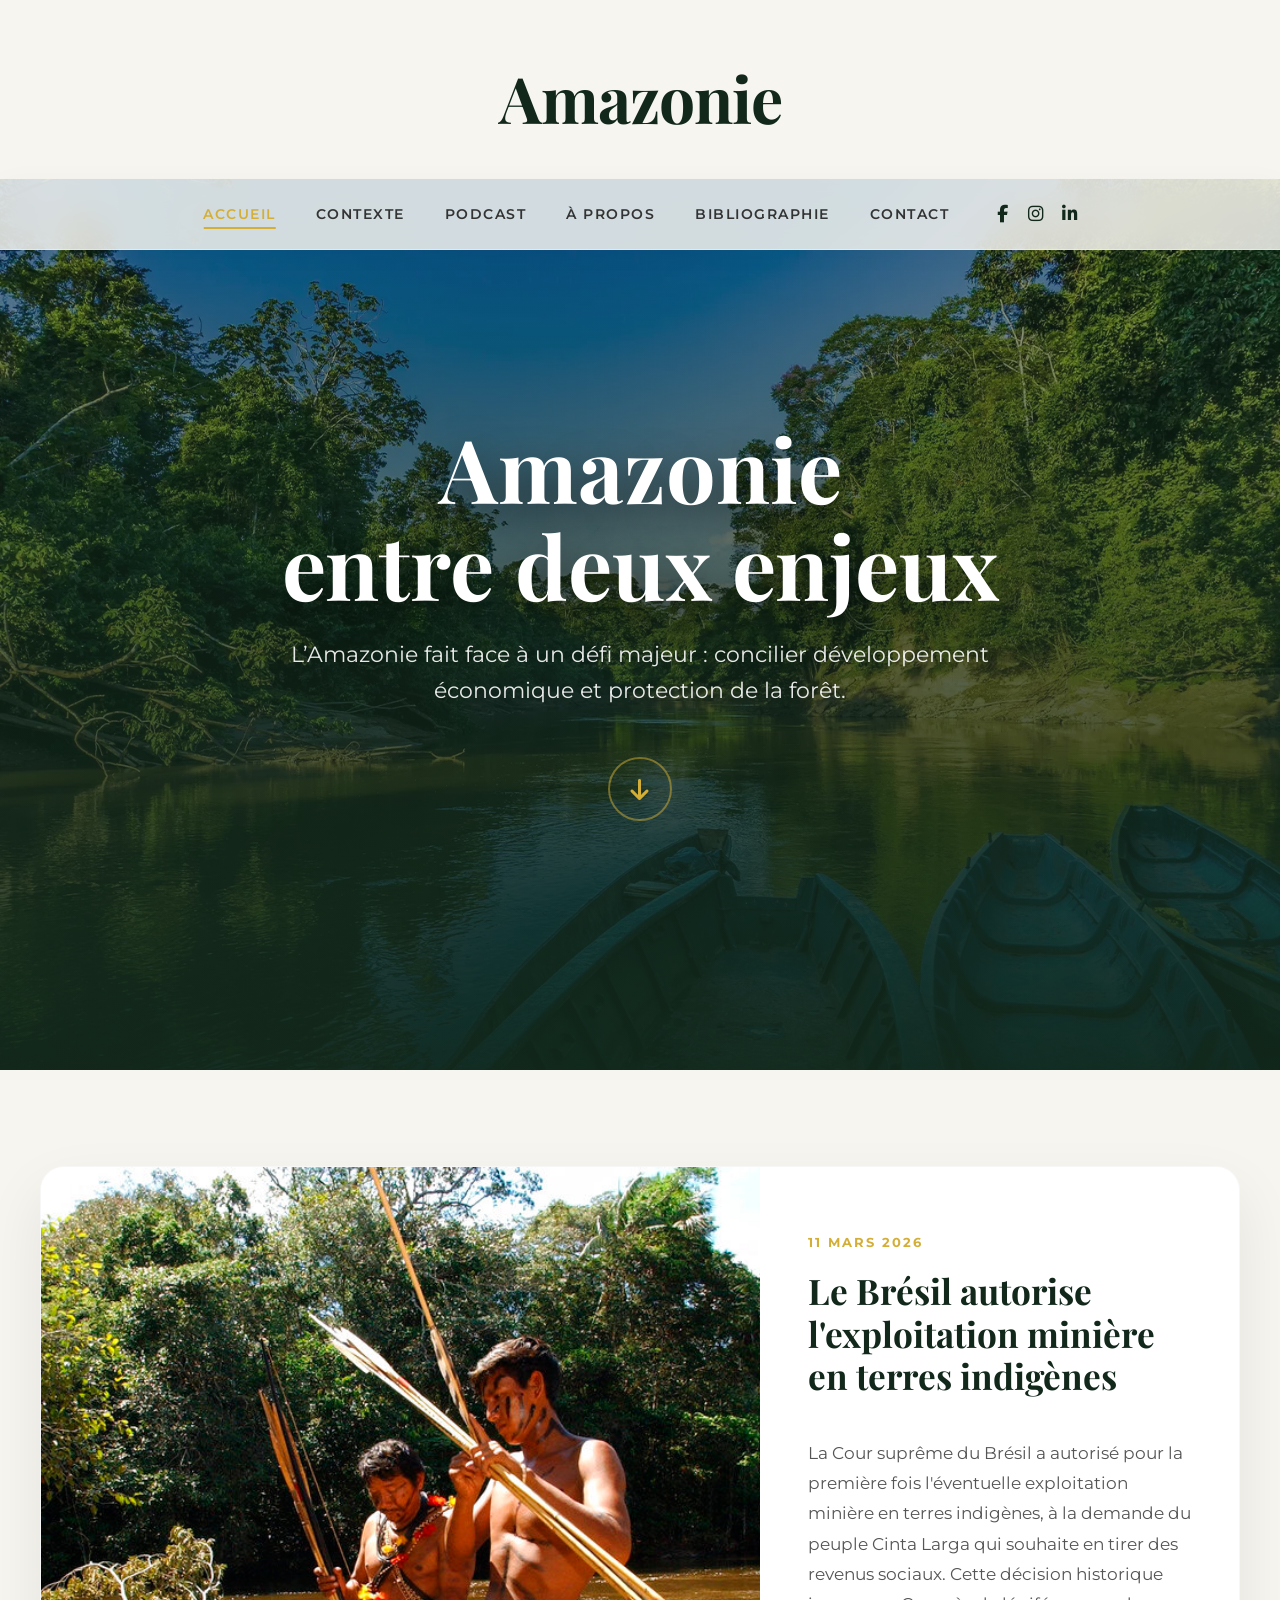
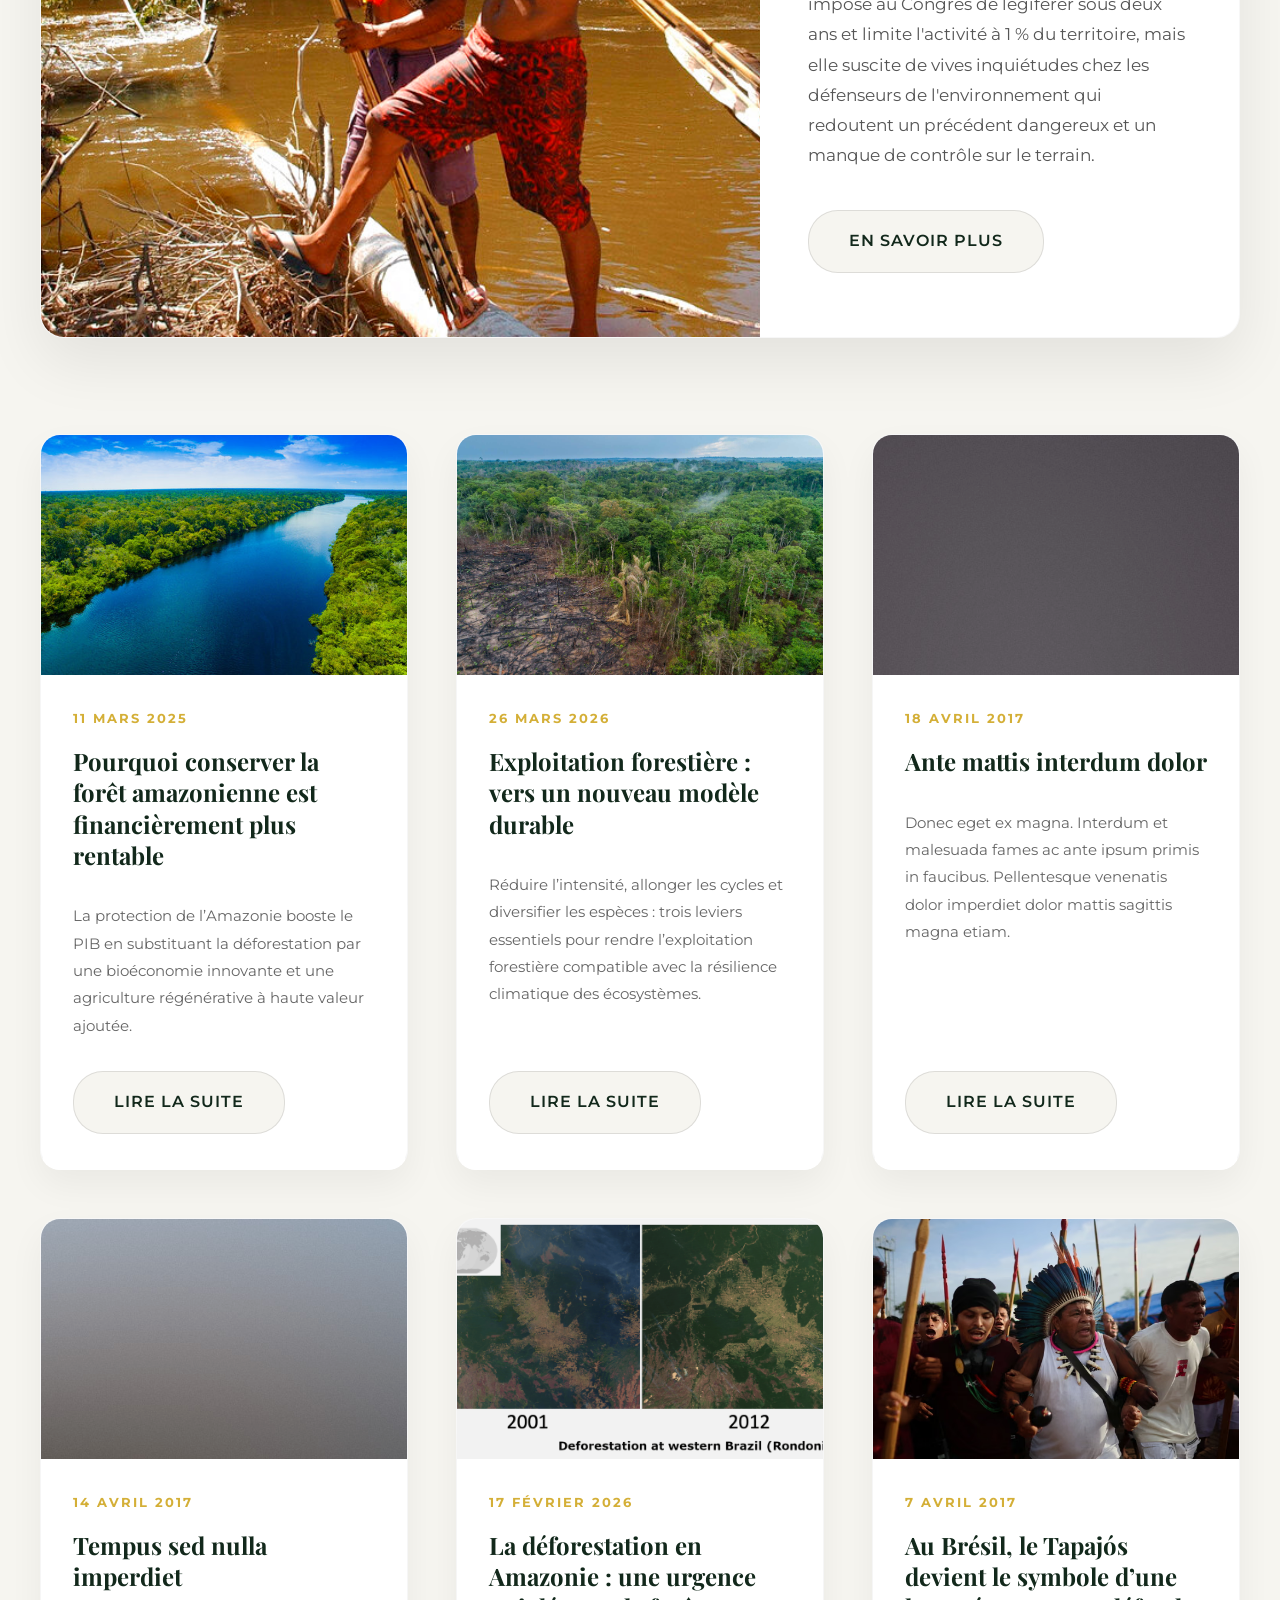
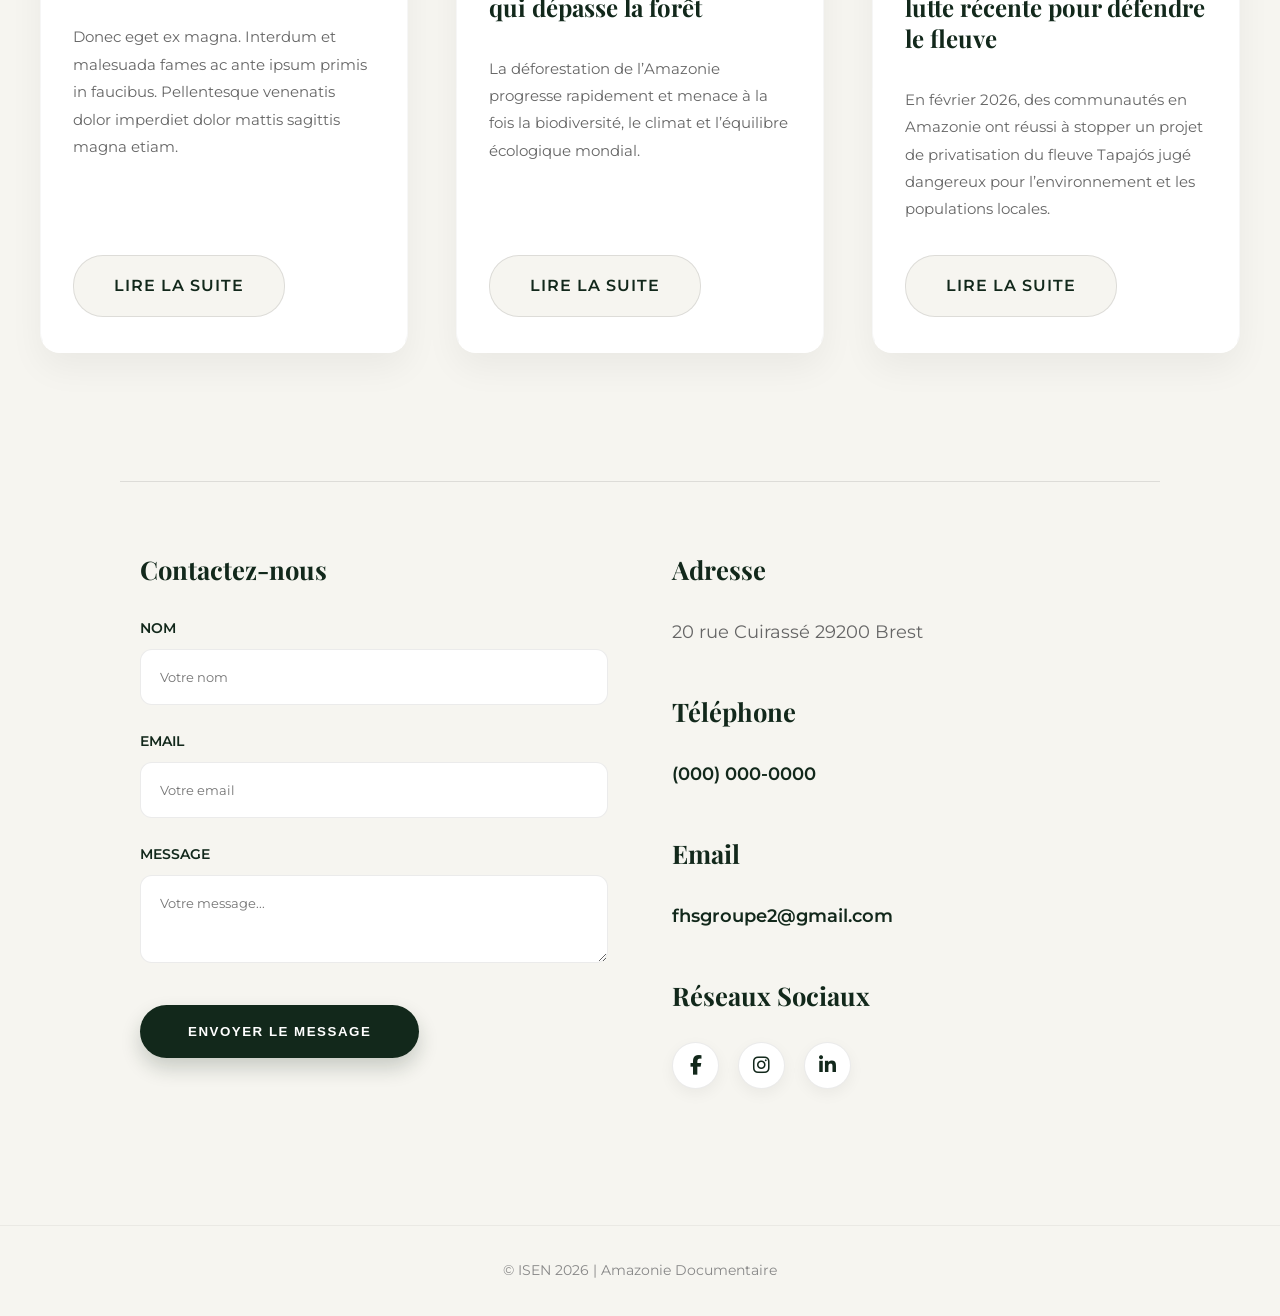
==== index.html @ afb4e13c "Update image source path in index.html" ====
<!DOCTYPE HTML>
<html lang="fr" style="scroll-behavior: smooth;">

<head>
	<title>Amazonie entre deux enjeux</title>
	<meta charset="utf-8" />
	<meta name="viewport" content="width=device-width, initial-scale=1, user-scalable=no" />

	<link rel="preconnect" href="https://fonts.googleapis.com">
	<link rel="preconnect" href="https://fonts.gstatic.com" crossorigin>
	<link
		href="https://fonts.googleapis.com/css2?family=Playfair+Display:wght@400;600;700;800&family=Montserrat:wght@400;500;600;700&display=swap"
		rel="stylesheet">

	<link rel="stylesheet" href="https://cdnjs.cloudflare.com/ajax/libs/font-awesome/6.4.0/css/all.min.css" />

	<style>
		/* ===== PALETTE DE COULEURS ET VARIABLES ===== */
		:root {
			--bg-beige: #f6f5f0;
			--green-dark: #12281b;
			--green-mid: #1d3f2a;
			--green-light: #e0e8e3;
			--gold: #d4af37;
			--gold-light: #f3e5ab;
			--text-dark: #333333;
			--font-serif: 'Playfair Display', serif;
			--font-sans: 'Montserrat', sans-serif;
		}

		/* ===== BASE ===== */
		body {
			background-color: var(--bg-beige);
			font-family: var(--font-sans);
			margin: 0;
			padding: 0;
			color: var(--text-dark);
			line-height: 1.8;
			overflow-x: hidden;
		}

		/* ===== EN-TÊTE ===== */
		#header {
			text-align: center;
			padding: 2.5rem 0 1.5rem 0;
			background: var(--bg-beige);
		}

		.logo {
			font-family: var(--font-serif);
			font-size: 4rem;
			color: var(--green-dark);
			text-decoration: none;
			font-weight: 700;
			letter-spacing: -1px;
		}

		/* Anti-lag Hardware Acceleration */
		.featured-post,
		.post-card {
			transform: translateZ(0);
			backface-visibility: hidden;
		}

		/* ===== ANIMATIONS GLOBALES ===== */
		@keyframes floatGentle {

			0%,
			100% {
				transform: translateY(0px);
			}

			50% {
				transform: translateY(-10px);
			}
		}

		@keyframes kenBurns {
			0% {
				transform: scale(1);
			}

			100% {
				transform: scale(1.15);
			}
		}

		@keyframes bounceDown {

			0%,
			20%,
			50%,
			80%,
			100% {
				transform: translateY(0);
			}

			40% {
				transform: translateY(-15px);
			}

			60% {
				transform: translateY(-7px);
			}
		}

		.reveal {
			opacity: 0;
			transform: translateY(40px);
			transition: opacity 0.8s cubic-bezier(0.25, 0.46, 0.45, 0.94), transform 0.8s cubic-bezier(0.25, 0.46, 0.45, 0.94);
		}

		.reveal.active {
			opacity: 1;
			transform: translateY(0);
		}

		/* ===== CORRECTIF BUGS HTML5 UP ===== */
		#navPanel,
		#titleBar,
		.navPanelToggle,
		a[href="#navPanel"],
		a[href="#menu"] {
			display: none !important;
			visibility: hidden !important;
		}

		/* ===== NAVIGATION (STICKY + GLASSMORPHISM) ===== */
		#nav {
			position: sticky;
			top: 0;
			z-index: 1000;
			display: flex;
			justify-content: center;
			align-items: center;
			padding: 1.2rem 2rem;
			background: rgba(246, 245, 240, 0.85);
			backdrop-filter: blur(16px);
			-webkit-backdrop-filter: blur(16px);
			box-shadow: 0 4px 30px rgba(0, 0, 0, 0.03);
			border-bottom: 1px solid rgba(255, 255, 255, 0.4);
			flex-wrap: wrap;
			transition: all 0.4s ease;
		}

		#nav .links {
			list-style: none;
			display: flex;
			gap: 2.5rem;
			margin: 0;
			padding: 0;
		}

		#nav .links li {
			position: relative;
		}

		#nav .links a {
			text-decoration: none;
			color: var(--text-dark);
			font-size: 0.85rem;
			font-weight: 600;
			text-transform: uppercase;
			letter-spacing: 1.5px;
			padding: 0.5rem 0;
			transition: color 0.3s;
		}

		#nav .links a::after {
			content: '';
			position: absolute;
			width: 0;
			height: 2px;
			bottom: 0;
			left: 50%;
			background-color: var(--gold);
			transition: all 0.3s ease;
			transform: translateX(-50%);
		}

		#nav .active a {
			color: var(--gold);
		}

		#nav .active a::after,
		#nav .links a:hover::after {
			width: 100%;
		}

		#nav .links a:hover {
			color: var(--gold);
		}

		#nav .icons {
			list-style: none;
			display: flex;
			gap: 1.2rem;
			margin: 0 0 0 3rem;
			padding: 0;
		}

		#nav .icons a {
			color: var(--green-dark);
			font-size: 1.1rem;
			transition: color 0.3s, transform 0.3s;
			display: inline-block;
		}

		#nav .icons a:hover {
			color: var(--gold);
			transform: translateY(-2px);
		}

		.mobile-toggle {
			display: none;
			background: none;
			border: none;
			color: var(--green-dark);
			font-size: 1.8rem;
			cursor: pointer;
			transition: color 0.3s;
		}

		.mobile-toggle:hover {
			color: var(--gold);
		}

		/* ===== INTRO HERO (PLEIN ÉCRAN) ===== */
		#intro {
			position: relative;
			height: 100vh;
			min-height: 600px;
			display: flex;
			flex-direction: column;
			justify-content: center;
			align-items: center;
			text-align: center;
			color: white;
			overflow: hidden;
			margin-top: -80px;
			/* Compense la nav sticky si on veut être vraiment plein écran */
		}

		#intro::before {
			content: '';
			position: absolute;
			top: 0;
			left: 0;
			right: 0;
			bottom: 0;
			background: url('images/overlay_amazon.png') center/cover no-repeat;
			animation: kenBurns 25s ease-out infinite alternate;
			z-index: -2;
		}

		#intro::after {
			content: '';
			position: absolute;
			top: 0;
			left: 0;
			right: 0;
			bottom: 0;
			background: linear-gradient(to bottom, rgba(18, 40, 27, 0.4), rgba(18, 40, 27, 0.95));
			z-index: -1;
		}

		.intro-content {
			position: relative;
			z-index: 1;
			padding: 0 20px;
			max-width: 900px;
		}

		.intro-content h1 {
			font-family: var(--font-serif);
			font-size: 5.5rem;
			line-height: 1.1;
			margin: 0 0 1.5rem 0;
			color: white;
			text-shadow: 0 15px 40px rgba(0, 0, 0, 0.6);
		}

		.intro-content p {
			font-size: 1.4rem;
			color: rgba(255, 255, 255, 0.9);
			margin: 0 auto 3rem auto;
			max-width: 700px;
			line-height: 1.6;
		}

		.scroll-down-btn {
			display: inline-flex;
			justify-content: center;
			align-items: center;
			width: 60px;
			height: 60px;
			border-radius: 50%;
			border: 2px solid rgba(212, 175, 55, 0.5);
			color: var(--gold);
			font-size: 1.5rem;
			text-decoration: none;
			transition: all 0.3s;
			animation: bounceDown 2.5s infinite;
		}

		.scroll-down-btn:hover {
			background: var(--gold);
			color: var(--green-dark);
			border-color: var(--gold);
			box-shadow: 0 0 20px rgba(212, 175, 55, 0.4);
		}

		/* ===== MAIN CONTAINER ===== */
		#main {
			max-width: 1200px;
			margin: 0 auto;
			padding: 6rem 20px;
			position: relative;
			z-index: 10;
		}

		/* ===== FEATURED POST (À LA UNE) ===== */
		.featured-post {
			display: grid;
			grid-template-columns: 1.2fr 0.8fr;
			background: white;
			border-radius: 24px;
			overflow: hidden;
			box-shadow: 0 25px 60px rgba(0, 0, 0, 0.08);
			border: 1px solid rgba(0, 0, 0, 0.03);
			margin-bottom: 6rem;
			transition: transform 0.4s ease, box-shadow 0.4s ease;
		}

		.featured-post:hover {
			transform: translateY(-10px);
			box-shadow: 0 35px 70px rgba(18, 40, 27, 0.15);
		}

		.featured-image {
			height: 100%;
			min-height: 400px;
			overflow: hidden;
			position: relative;
		}

		.featured-image img {
			width: 100%;
			height: 100%;
			object-fit: cover;
			transition: transform 0.8s ease;
		}

		.featured-post:hover .featured-image img {
			transform: scale(1.05);
		}

		.featured-content {
			padding: 4rem 3rem;
			display: flex;
			flex-direction: column;
			justify-content: center;
		}

		.post-date {
			display: inline-block;
			font-size: 0.8rem;
			font-weight: 700;
			text-transform: uppercase;
			letter-spacing: 2px;
			color: var(--gold);
			margin-bottom: 1rem;
		}

		.featured-content h2 {
			font-family: var(--font-serif);
			font-size: 2.2rem;
			color: var(--green-dark);
			margin: 0 0 1.5rem 0;
			line-height: 1.2;
		}

		.featured-content h2 a {
			color: inherit;
			text-decoration: none;
			transition: color 0.3s;
		}

		.featured-content h2 a:hover {
			color: var(--gold);
		}

		.featured-content p {
			color: #555;
			margin-bottom: 2.5rem;
			font-size: 1.05rem;
		}

		/* ===== BOUTONS PREMIUM ===== */
		.btn-read {
			display: inline-block;
			align-self: flex-start;
			padding: 1rem 2.5rem;
			background: var(--bg-beige);
			color: var(--green-dark);
			font-weight: 600;
			text-transform: uppercase;
			letter-spacing: 1px;
			text-decoration: none;
			border-radius: 30px;
			border: 1px solid rgba(0, 0, 0, 0.1);
			transition: all 0.3s ease;
		}

		.btn-read:hover {
			background: var(--gold);
			color: white;
			border-color: var(--gold);
			transform: translateY(-3px);
			box-shadow: 0 10px 20px rgba(212, 175, 55, 0.3);
		}

		/* ===== GRILLE DES ARTICLES ===== */
		.posts-grid {
			display: grid;
			grid-template-columns: repeat(auto-fill, minmax(340px, 1fr));
			gap: 3rem;
		}

		.post-card {
			background: white;
			border-radius: 20px;
			overflow: hidden;
			box-shadow: 0 15px 35px rgba(0, 0, 0, 0.05);
			border: 1px solid rgba(0, 0, 0, 0.03);
			border-bottom: 4px solid transparent;
			transition: all 0.4s cubic-bezier(0.16, 1, 0.3, 1);
			display: flex;
			flex-direction: column;
		}

		.post-card:hover {
			transform: translateY(-12px);
			box-shadow: 0 25px 50px rgba(18, 40, 27, 0.1);
			border-bottom-color: var(--gold);
		}

		.post-card-image {
			height: 240px;
			overflow: hidden;
			display: block;
		}

		.post-card-image img {
			width: 100%;
			height: 100%;
			object-fit: cover;
			transition: transform 0.6s ease;
			filter: brightness(0.95);
		}

		.post-card:hover .post-card-image img {
			transform: scale(1.1);
			filter: brightness(1);
		}

		.post-card-content {
			padding: 2rem;
			display: flex;
			flex-direction: column;
			flex-grow: 1;
		}

		.post-card-content h3 {
			font-family: var(--font-serif);
			font-size: 1.5rem;
			color: var(--green-dark);
			margin: 0 0 1rem 0;
			line-height: 1.3;
		}

		.post-card-content h3 a {
			color: inherit;
			text-decoration: none;
			transition: color 0.3s;
		}

		.post-card-content h3 a:hover {
			color: var(--gold);
		}

		.post-card-content p {
			color: #666;
			font-size: 0.95rem;
			margin-bottom: 2rem;
			flex-grow: 1;
		}

		/* ===== FOOTER FORM & CONTACT ===== */
		#footer {
			max-width: 1000px;
			margin: 2rem auto 0 auto;
			padding: 4rem 20px;
			display: flex;
			flex-wrap: wrap;
			gap: 4rem;
			border-top: 1px solid rgba(0, 0, 0, 0.1);
		}

		#footer>section {
			flex: 1;
			min-width: 300px;
		}

		#footer h3 {
			font-family: var(--font-serif);
			color: var(--green-dark);
			font-size: 1.6rem;
			margin-top: 0;
			margin-bottom: 1.5rem;
		}

		.fields {
			display: flex;
			flex-wrap: wrap;
			gap: 1.5rem;
			margin-bottom: 2rem;
		}

		.field {
			flex: 1;
			min-width: 100%;
		}

		#footer label {
			display: block;
			font-size: 0.85rem;
			font-weight: 600;
			text-transform: uppercase;
			color: var(--green-dark);
			margin-bottom: 0.5rem;
		}

		#footer input[type="text"],
		#footer textarea {
			width: 100%;
			padding: 1.2rem;
			border-radius: 12px;
			border: 1px solid rgba(0, 0, 0, 0.08);
			background: white;
			font-family: var(--font-sans);
			color: var(--text-dark);
			outline: none;
			transition: all 0.3s;
			box-sizing: border-box;
		}

		#footer input[type="text"]:focus,
		#footer textarea:focus {
			border-color: var(--gold);
			box-shadow: inset 0 2px 5px rgba(0, 0, 0, 0.02), 0 0 10px rgba(212, 175, 55, 0.2);
		}

		.actions {
			list-style: none;
			padding: 0;
			margin: 0;
		}

		.actions input[type="submit"] {
			background: var(--green-dark);
			color: white;
			border: none;
			padding: 1.2rem 3rem;
			border-radius: 30px;
			font-weight: 600;
			text-transform: uppercase;
			letter-spacing: 1.5px;
			cursor: pointer;
			transition: all 0.3s;
			box-shadow: 0 10px 20px rgba(18, 40, 27, 0.2);
		}

		.actions input[type="submit"]:hover {
			background: var(--gold);
			color: var(--green-dark);
			transform: translateY(-3px);
			box-shadow: 0 15px 25px rgba(212, 175, 55, 0.3);
		}

		.split.contact section {
			margin-bottom: 2.5rem;
		}

		.split.contact p {
			margin: 0;
			color: #666;
			font-size: 1.1rem;
		}

		.split.contact a {
			color: var(--green-dark);
			text-decoration: none;
			font-weight: 600;
			transition: color 0.3s;
		}

		.split.contact a:hover {
			color: var(--gold);
		}

		.split.contact .icons {
			list-style: none;
			padding: 0;
			margin: 0;
			display: flex;
			gap: 1.2rem;
		}

		.split.contact .icons a {
			display: flex;
			justify-content: center;
			align-items: center;
			width: 45px;
			height: 45px;
			border-radius: 50%;
			background: white;
			border: 1px solid rgba(0, 0, 0, 0.08);
			color: var(--green-dark);
			transition: all 0.3s;
			font-size: 1.2rem;
			box-shadow: 0 5px 15px rgba(0, 0, 0, 0.05);
		}

		.split.contact .icons a:hover {
			background: var(--gold);
			color: white;
			border-color: var(--gold);
			transform: translateY(-5px);
			box-shadow: 0 10px 20px rgba(212, 175, 55, 0.3);
		}

		#copyright {
			text-align: center;
			padding: 2rem 20px;
			color: #888;
			font-size: 0.9rem;
			border-top: 1px solid rgba(0, 0, 0, 0.05);
			margin-top: 2rem;
		}

		#copyright ul {
			list-style: none;
			padding: 0;
			margin: 0;
			display: flex;
			justify-content: center;
			gap: 1rem;
		}

		/* ===== RESPONSIVE ===== */
		@media screen and (max-width: 980px) {
			.featured-post {
				grid-template-columns: 1fr;
			}

			.featured-image {
				min-height: 300px;
			}

			.intro-content h1 {
				font-size: 4rem;
			}
		}

		@media screen and (max-width: 736px) {
			#nav {
				justify-content: space-between;
			}

			.mobile-toggle {
				display: block;
			}

			#nav .links {
				display: none;
				flex-direction: column;
				width: 100%;
				text-align: center;
				padding: 1rem 0;
				gap: 1.5rem;
			}

			#nav .links.active {
				display: flex;
			}

			#nav .icons {
				display: none;
			}

			.intro-content h1 {
				font-size: 3.2rem;
			}

			.intro-content p {
				font-size: 1.1rem;
			}

			.featured-content {
				padding: 2.5rem 1.5rem;
			}

			.featured-content h2 {
				font-size: 1.8rem;
			}

			.posts-grid {
				grid-template-columns: 1fr;
				gap: 2rem;
			}

			#footer {
				flex-direction: column;
				gap: 3rem;
			}
		}
	</style>
</head>

<body>

	<div id="wrapper">
		<header id="header">
			<a href="index.html" class="logo">Amazonie</a>
		</header>

		<nav id="nav">
			<button class="mobile-toggle" id="mobile-toggle-btn">
				<i class="fas fa-bars"></i>
			</button>
			<a href="index.html" class="logo" style="display:none;">Amazonie</a>
			<ul class="links" id="nav-links">
				<li class="active"><a href="index.html">ACCUEIL</a></li>
				<li><a href="generic.html">Contexte</a></li>
				<li><a href="elements.html">Podcast</a></li>
				<li><a href="apropos.html">À propos</a></li>
				<li><a href="bibliographie.html">Bibliographie</a></li>
				<li><a href="contacter.html">Contact</a></li>
			</ul>
			<ul class="icons">
				<li><a href="https://www.facebook.com/ISEN.Ouest/" target="_blank" rel="noopener noreferrer"><i
							class="fab fa-facebook-f"></i></a></li>
				<li><a href="https://www.instagram.com/isenbrest/" target="_blank" rel="noopener noreferrer"><i
							class="fab fa-instagram"></i></a></li>
				<li><a href="https://www.linkedin.com/company/isen-yncrea-ouest/" target="_blank"
						rel="noopener noreferrer"><i class="fab fa-linkedin-in"></i></a></li>
			</ul>
		</nav>

		<div id="intro">
			<div class="intro-content reveal active">
				<h1>Amazonie<br>entre deux enjeux</h1>
				<p>L’Amazonie fait face à un défi majeur : concilier développement économique et protection de la forêt.
				</p>
				<a href="#main" class="scroll-down-btn"><i class="fas fa-arrow-down"></i></a>
			</div>
		</div>

		<div id="main">

			<article class="featured-post reveal">
				<div class="featured-image">
					<img src="images/pic01.jpg" alt="Exploitation minière en Amazonie" />
				</div>
				<div class="featured-content">
					<span class="post-date">11 Mars 2026</span>
					<h2><a href="article/bignew.html">Le Brésil autorise l'exploitation minière en terres indigènes</a>
					</h2>
					<p>La Cour suprême du Brésil a autorisé pour la première fois l'éventuelle exploitation minière en
						terres indigènes, à la demande du peuple Cinta Larga qui souhaite en tirer des revenus sociaux.
						Cette décision historique impose au Congrès de légiférer sous deux ans et limite l'activité à 1
						% du territoire, mais elle suscite de vives inquiétudes chez les défenseurs de l'environnement
						qui redoutent un précédent dangereux et un manque de contrôle sur le terrain.</p>
					<a href="article/bignew.html" class="btn-read">En Savoir Plus</a>
				</div>
			</article>

			<section class="posts-grid">

				<article class="post-card reveal">
					<a href="article/2emearticle.html" class="post-card-image">
						<img src="images/pic02.jpg" alt="L'Amazonie : Un Atout Macroéconomique" />
					</a>
					<div class="post-card-content">
						<span class="post-date">11 Mars 2025</span>
						<h3><a href="article/2emearticle.html">Pourquoi conserver la forêt amazonienne est
								financièrement plus rentable</a></h3>
						<p>La protection de l’Amazonie booste le PIB en substituant la déforestation par une bioéconomie
							innovante et une agriculture régénérative à haute valeur ajoutée.</p>
						<a href="article/2emearticle.html" class="btn-read">Lire la suite</a>
					</div>
				</article>

				<article class="post-card reveal" style="transition-delay: 0.1s;">
				    <a href="article/article3.html" class="post-card-image">
					<img src="images/amazonie5.jpg" alt="Exploitation forestière durable" />
				    </a>
				    <div class="post-card-content">
					<span class="post-date">26 Mars 2026</span>
					<h3>
					    <a href="article/article3.html">
						Exploitation forestière : vers un nouveau modèle durable
					    </a>
					</h3>
					<p>
					    Réduire l’intensité, allonger les cycles et diversifier les espèces :
					    trois leviers essentiels pour rendre l’exploitation forestière compatible
					    avec la résilience climatique des écosystèmes.
					</p>
					<a href="article/article3.html" class="btn-read">Lire la suite</a>
				    </div>
				</article>

				<article class="post-card reveal" style="transition-delay: 0.2s;">
					<a href="#" class="post-card-image">
						<img src="images/pic04.jpg" alt="Ante mattis" />
					</a>
					<div class="post-card-content">
						<span class="post-date">18 Avril 2017</span>
						<h3><a href="#">Ante mattis interdum dolor</a></h3>
						<p>Donec eget ex magna. Interdum et malesuada fames ac ante ipsum primis in faucibus.
							Pellentesque
							venenatis dolor imperdiet dolor mattis sagittis magna etiam.</p>
						<a href="#" class="btn-read">Lire la suite</a>
					</div>
				</article>

				<article class="post-card reveal">
					<a href="#" class="post-card-image">
						<img src="images/pic05.jpg" alt="Tempus sed" />
					</a>
					<div class="post-card-content">
						<span class="post-date">14 Avril 2017</span>
						<h3><a href="#">Tempus sed nulla imperdiet</a></h3>
						<p>Donec eget ex magna. Interdum et malesuada fames ac ante ipsum primis in faucibus.
							Pellentesque
							venenatis dolor imperdiet dolor mattis sagittis magna etiam.</p>
						<a href="#" class="btn-read">Lire la suite</a>
					</div>
				</article>

				<article class="post-card reveal" style="transition-delay: 0.1s;">
					<a href="article/7emearticle.html" class="post-card-image">
						<img src="images/pic07.jpg" alt="Recul historique" />
					</a>
					<div class="post-card-content">
						<span class="post-date">17 Février 2026</span>
						<h3><a href="article/7emearticle.html">La déforestation en Amazonie : une urgence qui dépasse la
								forêt</a></h3>
						<p>La déforestation de l’Amazonie progresse rapidement et menace à la fois la biodiversité, le
							climat et l’équilibre écologique mondial.
						</p>
						<a href="article/7emearticle.html" class="btn-read">Lire la suite</a>
					</div>
				</article>

				<article class="post-card reveal" style="transition-delay: 0.2s;">
					<a href="article/article8.html" class="post-card-image">
						<img src="images/8eme/4585.avif" alt="Déforestation urgente" />
					</a>
					<div class="post-card-content">
						<span class="post-date">7 Avril 2017</span>
						<h3><a href="article/article8.html">Au Brésil, le Tapajós devient le symbole d’une lutte récente
								pour défendre le fleuve</a></h3>
						<p>En février 2026, des communautés en Amazonie ont réussi à stopper un projet de privatisation
							du fleuve Tapajós jugé dangereux pour l’environnement et les populations locales.
						</p>
						<a href="article/article8.html" class="btn-read">Lire la suite</a>
					</div>
				</article>

			</section>
		</div>

		<footer id="footer">
			<section>
				<h3>Contactez-nous</h3>
				<form method="post" action="#">
					<div class="fields">
						<div class="field">
							<label for="name">Nom</label>
							<input type="text" name="name" id="name" placeholder="Votre nom" />
						</div>
						<div class="field">
							<label for="email">Email</label>
							<input type="text" name="email" id="email" placeholder="Votre email" />
						</div>
						<div class="field">
							<label for="message">Message</label>
							<textarea name="message" id="message" rows="3" placeholder="Votre message..."></textarea>
						</div>
					</div>
					<ul class="actions">
						<li><input type="submit" value="Envoyer le message" /></li>
					</ul>
				</form>
			</section>

			<section class="split contact">
				<section class="alt">
					<h3>Adresse</h3>
					<p>20 rue Cuirassé 29200 Brest</p>
				</section>
				<section>
					<h3>Téléphone</h3>
					<p><a href="#">(000) 000-0000</a></p>
				</section>
				<section>
					<h3>Email</h3>
					<p><a href="mailto:fhsgroupe2@gmail.com">fhsgroupe2@gmail.com</a></p>
				</section>
				<section>
					<h3>Réseaux Sociaux</h3>
					<ul class="icons">
						<li><a href="https://www.facebook.com/ISEN.Ouest/" target="_blank" rel="noopener noreferrer"><i
									class="fab fa-facebook-f"></i></a></li>
						<li><a href="https://www.instagram.com/isenbrest/" target="_blank" rel="noopener noreferrer"><i
									class="fab fa-instagram"></i></a></li>
						<li><a href="https://www.linkedin.com/company/isen-yncrea-ouest/" target="_blank"
								rel="noopener noreferrer"><i class="fab fa-linkedin-in"></i></a></li>
					</ul>
				</section>
			</section>
		</footer>

		<div id="copyright">
			<ul>
				<li>&copy; ISEN 2026 | Amazonie Documentaire</li>
			</ul>
		</div>

	</div>

	<script src="assets/js/jquery.min.js"></script>
	<script src="assets/js/jquery.scrollex.min.js"></script>
	<script src="assets/js/jquery.scrolly.min.js"></script>
	<script src="assets/js/browser.min.js"></script>
	<script src="assets/js/breakpoints.min.js"></script>
	<script src="assets/js/util.js"></script>
	<script src="assets/js/main.js"></script>

	<script>
		document.addEventListener("DOMContentLoaded", function () {
			// --- Menu Mobile ---
			const mobileToggleBtn = document.getElementById("mobile-toggle-btn");
			const navLinks = document.getElementById("nav-links");

			if (mobileToggleBtn) {
				mobileToggleBtn.addEventListener("click", function () {
					navLinks.classList.toggle("active");
				});
			}

			// --- Smooth Scroll pour le bouton flèche ---
			const scrollBtn = document.querySelector('.scroll-down-btn');
			if (scrollBtn) {
				scrollBtn.addEventListener('click', function (e) {
					e.preventDefault();
					document.querySelector('#main').scrollIntoView({
						behavior: 'smooth'
					});
				});
			}

			// --- Animation au Défilement (Reveal on Scroll) ---
			const reveals = document.querySelectorAll('.reveal');
			const revealOptions = {
				threshold: 0.15,
				rootMargin: "0px 0px -50px 0px"
			};

			const revealOnScroll = new IntersectionObserver(function (entries, observer) {
				entries.forEach(entry => {
					if (entry.isIntersecting) {
						entry.target.classList.add('active');
						observer.unobserve(entry.target);
					}
				});
			}, revealOptions);

			reveals.forEach(reveal => {
				revealOnScroll.observe(reveal);
			});
		});
	</script>
</body>

</html>
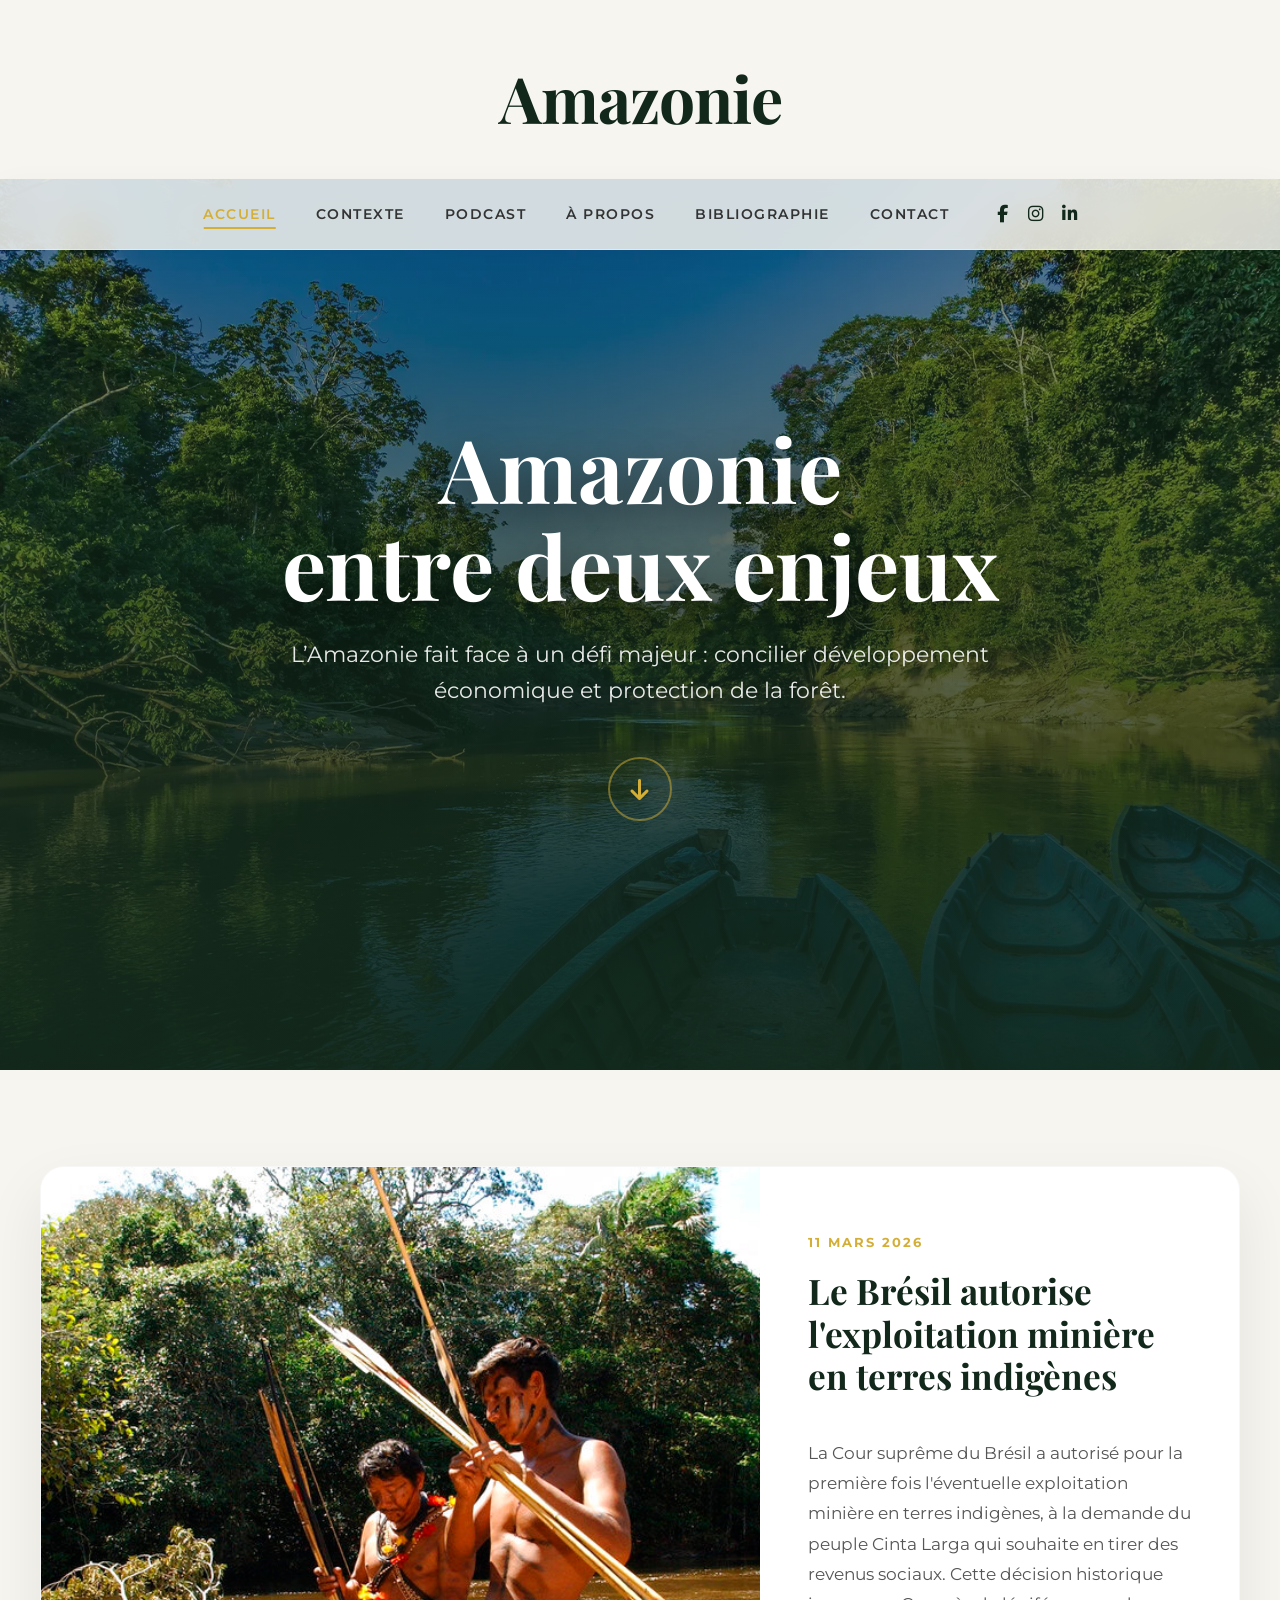
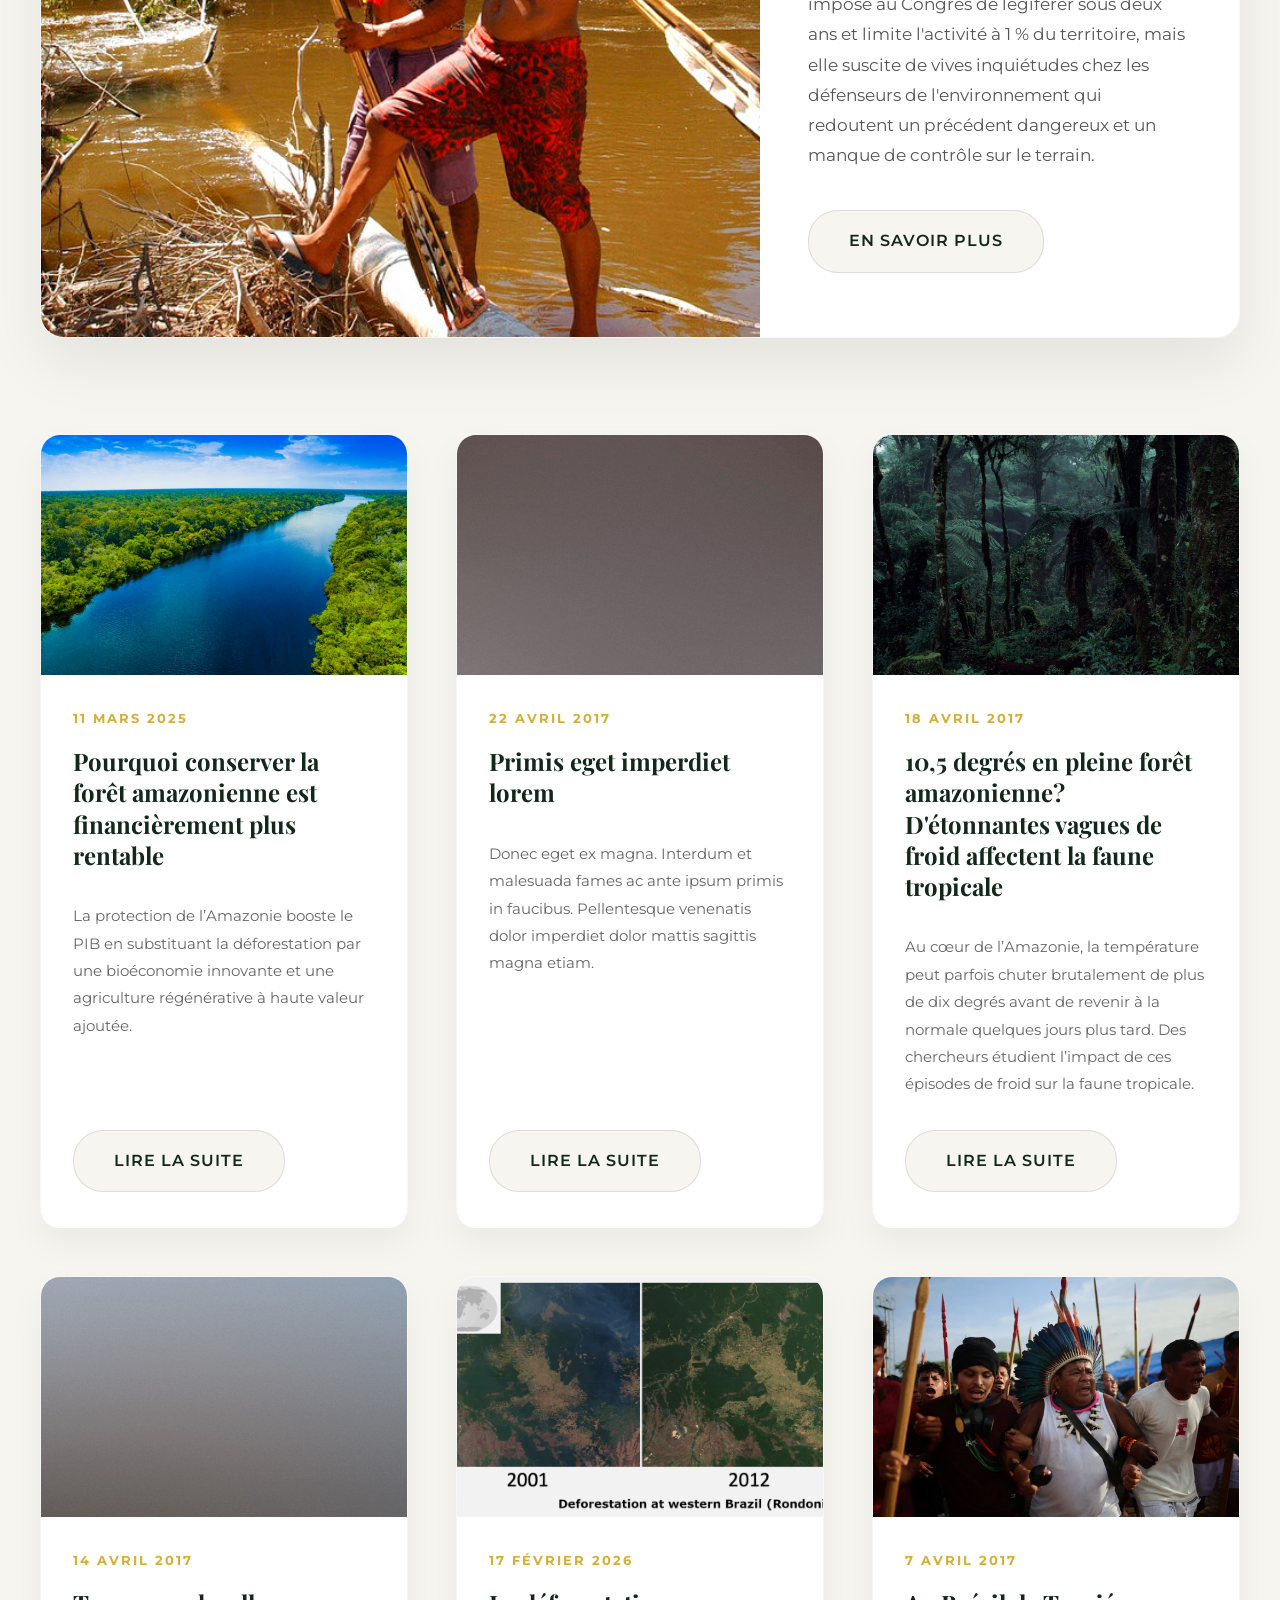
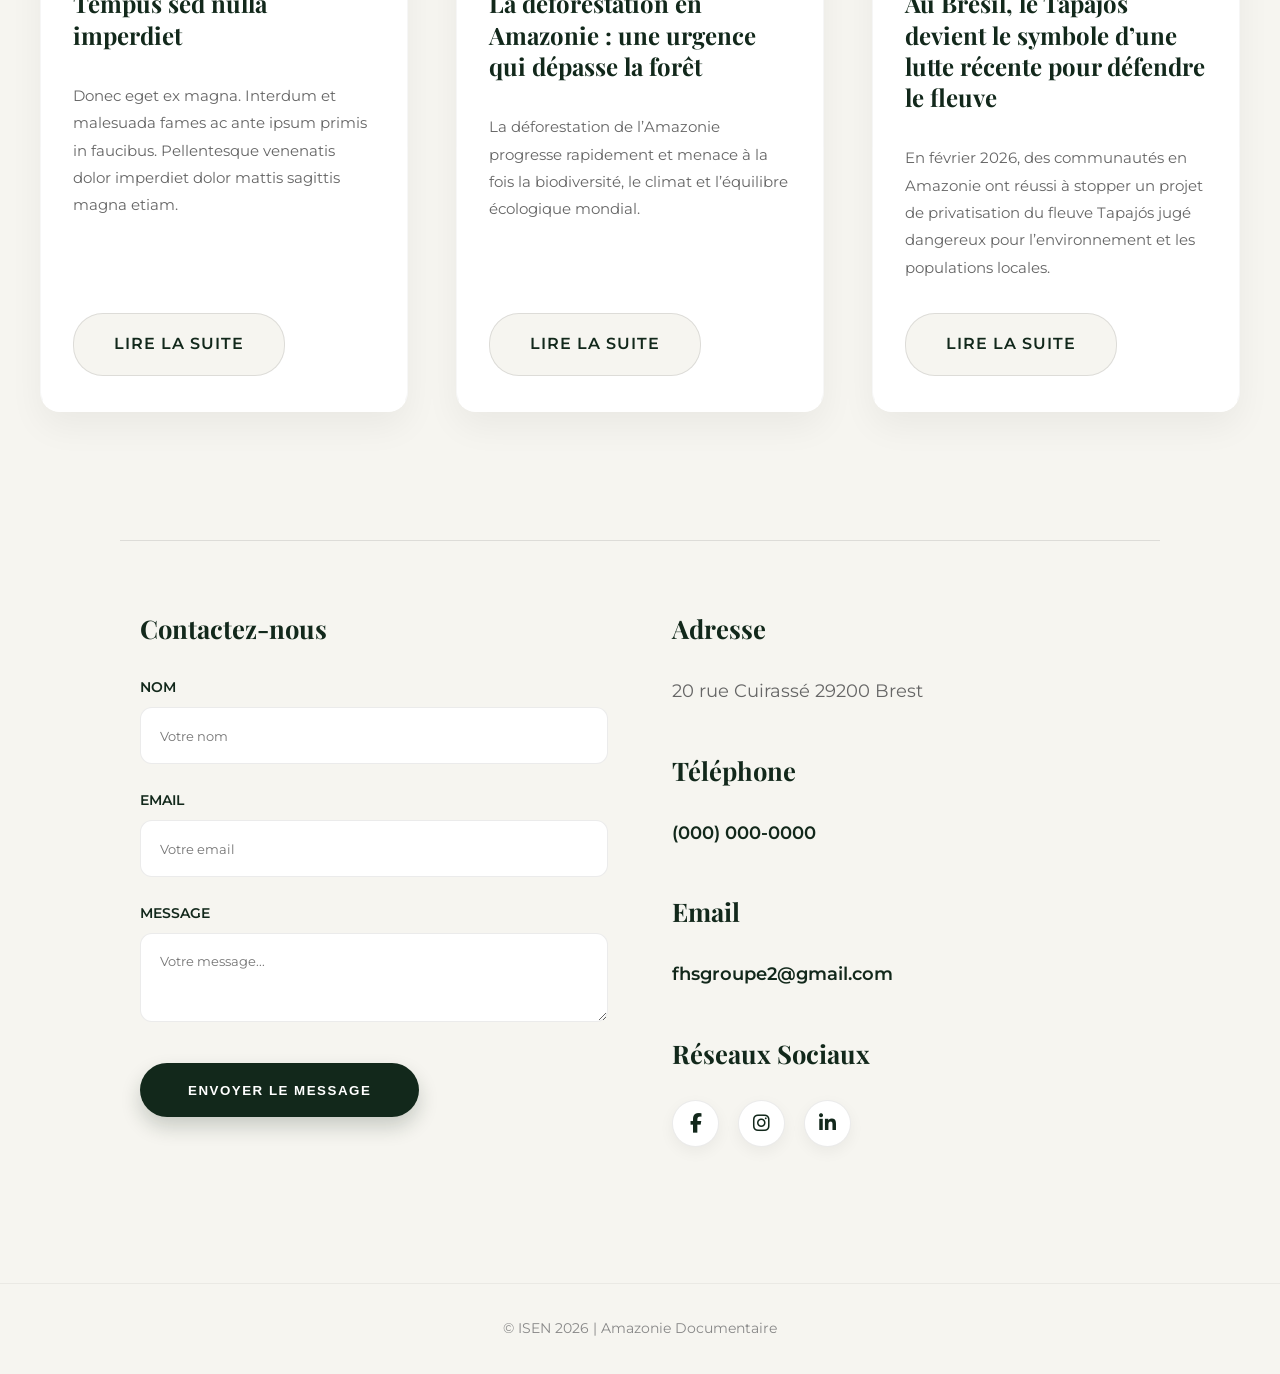
==== commit 45b54a02: "4eme article + petit changement sous titre" ====
--- a/index.html
+++ b/index.html
@@ -803,36 +803,31 @@
 				</article>
 
 				<article class="post-card reveal" style="transition-delay: 0.1s;">
-				    <a href="article/article3.html" class="post-card-image">
-					<img src="images/amazonie5.jpg" alt="Exploitation forestière durable" />
-				    </a>
-				    <div class="post-card-content">
-					<span class="post-date">26 Mars 2026</span>
-					<h3>
-					    <a href="article/article3.html">
-						Exploitation forestière : vers un nouveau modèle durable
-					    </a>
-					</h3>
-					<p>
-					    Réduire l’intensité, allonger les cycles et diversifier les espèces :
-					    trois leviers essentiels pour rendre l’exploitation forestière compatible
-					    avec la résilience climatique des écosystèmes.
-					</p>
-					<a href="article/article3.html" class="btn-read">Lire la suite</a>
-				    </div>
-				</article>
-
-				<article class="post-card reveal" style="transition-delay: 0.2s;">
 					<a href="#" class="post-card-image">
-						<img src="images/pic04.jpg" alt="Ante mattis" />
+						<img src="images/pic03.jpg" alt="Primis eget" />
 					</a>
 					<div class="post-card-content">
-						<span class="post-date">18 Avril 2017</span>
-						<h3><a href="#">Ante mattis interdum dolor</a></h3>
+						<span class="post-date">22 Avril 2017</span>
+						<h3><a href="#">Primis eget imperdiet lorem</a></h3>
 						<p>Donec eget ex magna. Interdum et malesuada fames ac ante ipsum primis in faucibus.
 							Pellentesque
 							venenatis dolor imperdiet dolor mattis sagittis magna etiam.</p>
 						<a href="#" class="btn-read">Lire la suite</a>
+					</div>
+				</article>
+
+				<article class="post-card reveal" style="transition-delay: 0.2s;">
+					<a href="article/article4.html" class="post-card-image">
+						<img src="images/4eme/Amazon-rainforest.jpeg" alt="Ante mattis" />
+					</a>
+					<div class="post-card-content">
+						<span class="post-date">18 Avril 2017</span>
+						<h3><a href="article/article4.html">10,5 degrés en pleine forêt amazonienne? D'étonnantes vagues
+								de froid affectent la faune tropicale</a></h3>
+						<p>Au cœur de l’Amazonie, la température peut parfois chuter brutalement de plus de dix degrés
+							avant de revenir à la normale quelques jours plus tard. Des chercheurs étudient l’impact de
+							ces épisodes de froid sur la faune tropicale.</p>
+						<a href="article/article4.html" class="btn-read">Lire la suite</a>
 					</div>
 				</article>
 
@@ -996,4 +991,4 @@
 	</script>
 </body>
 
-</html>
+</html>
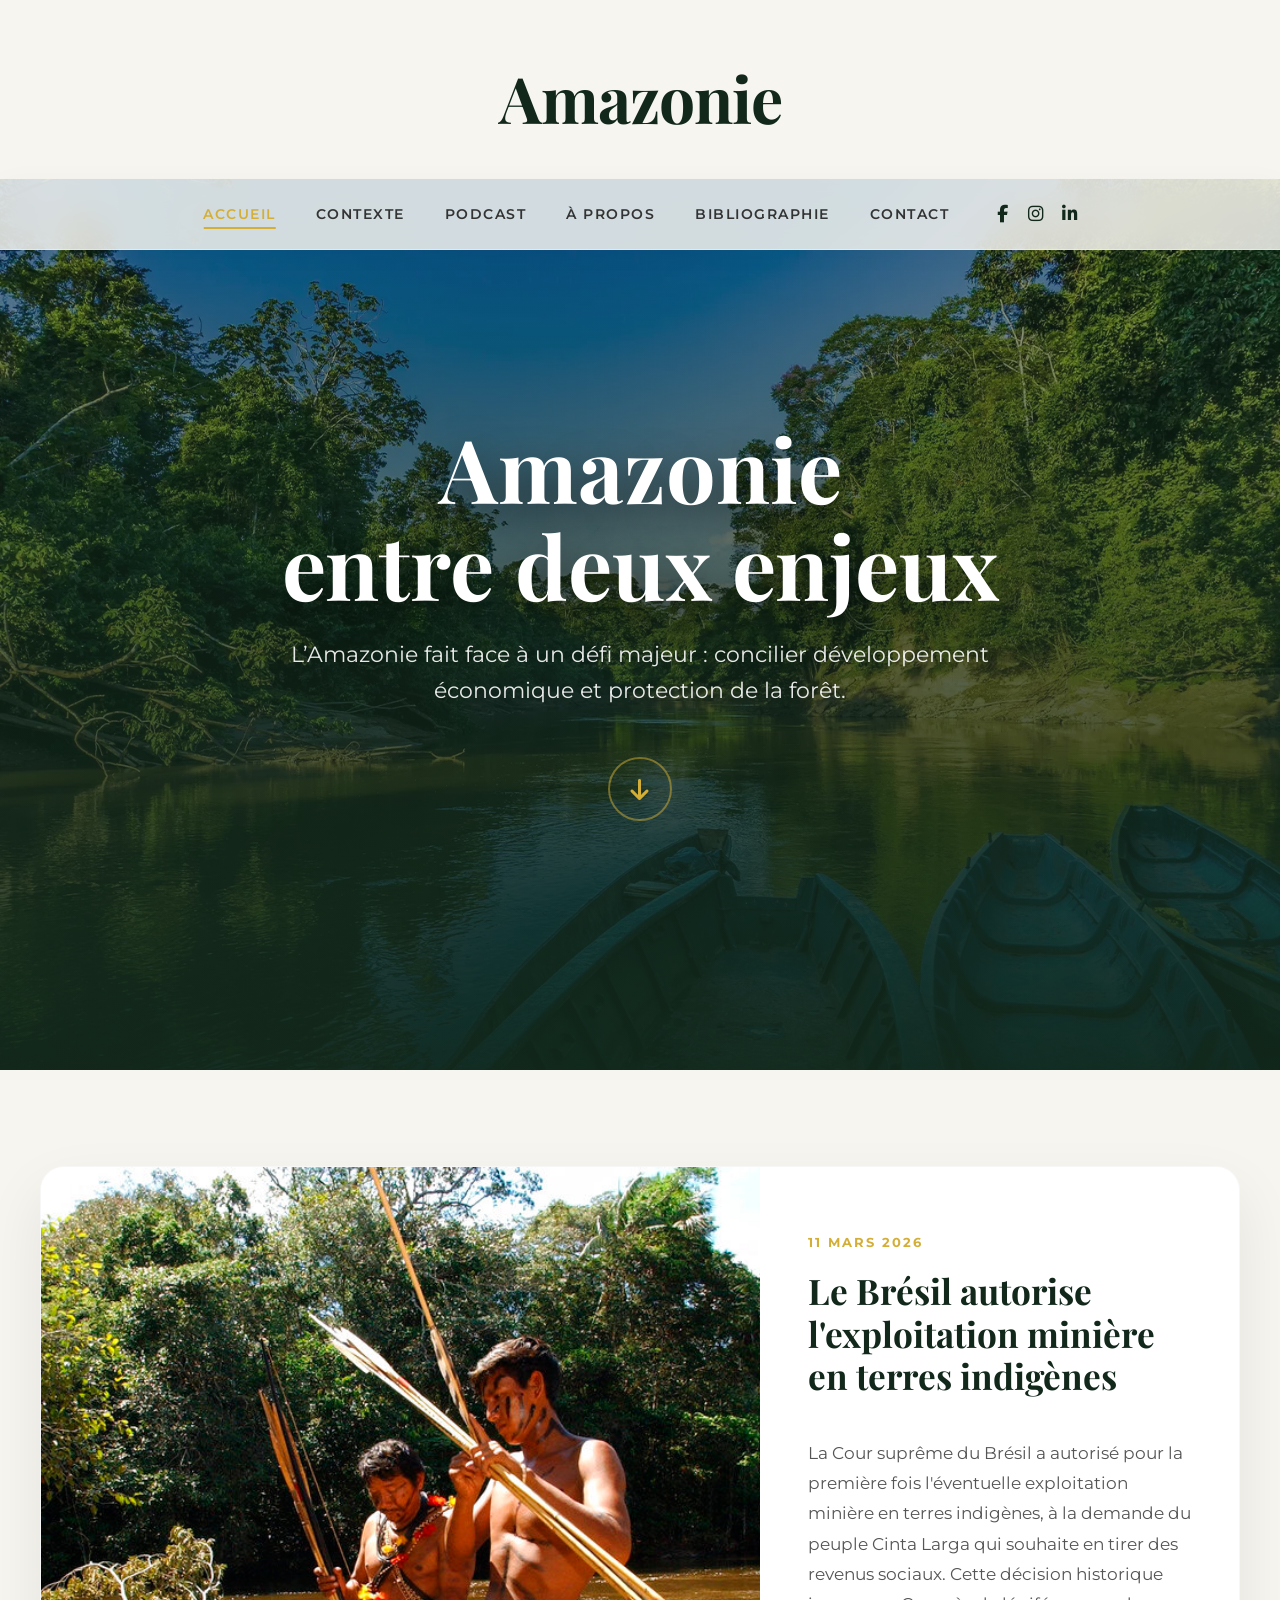
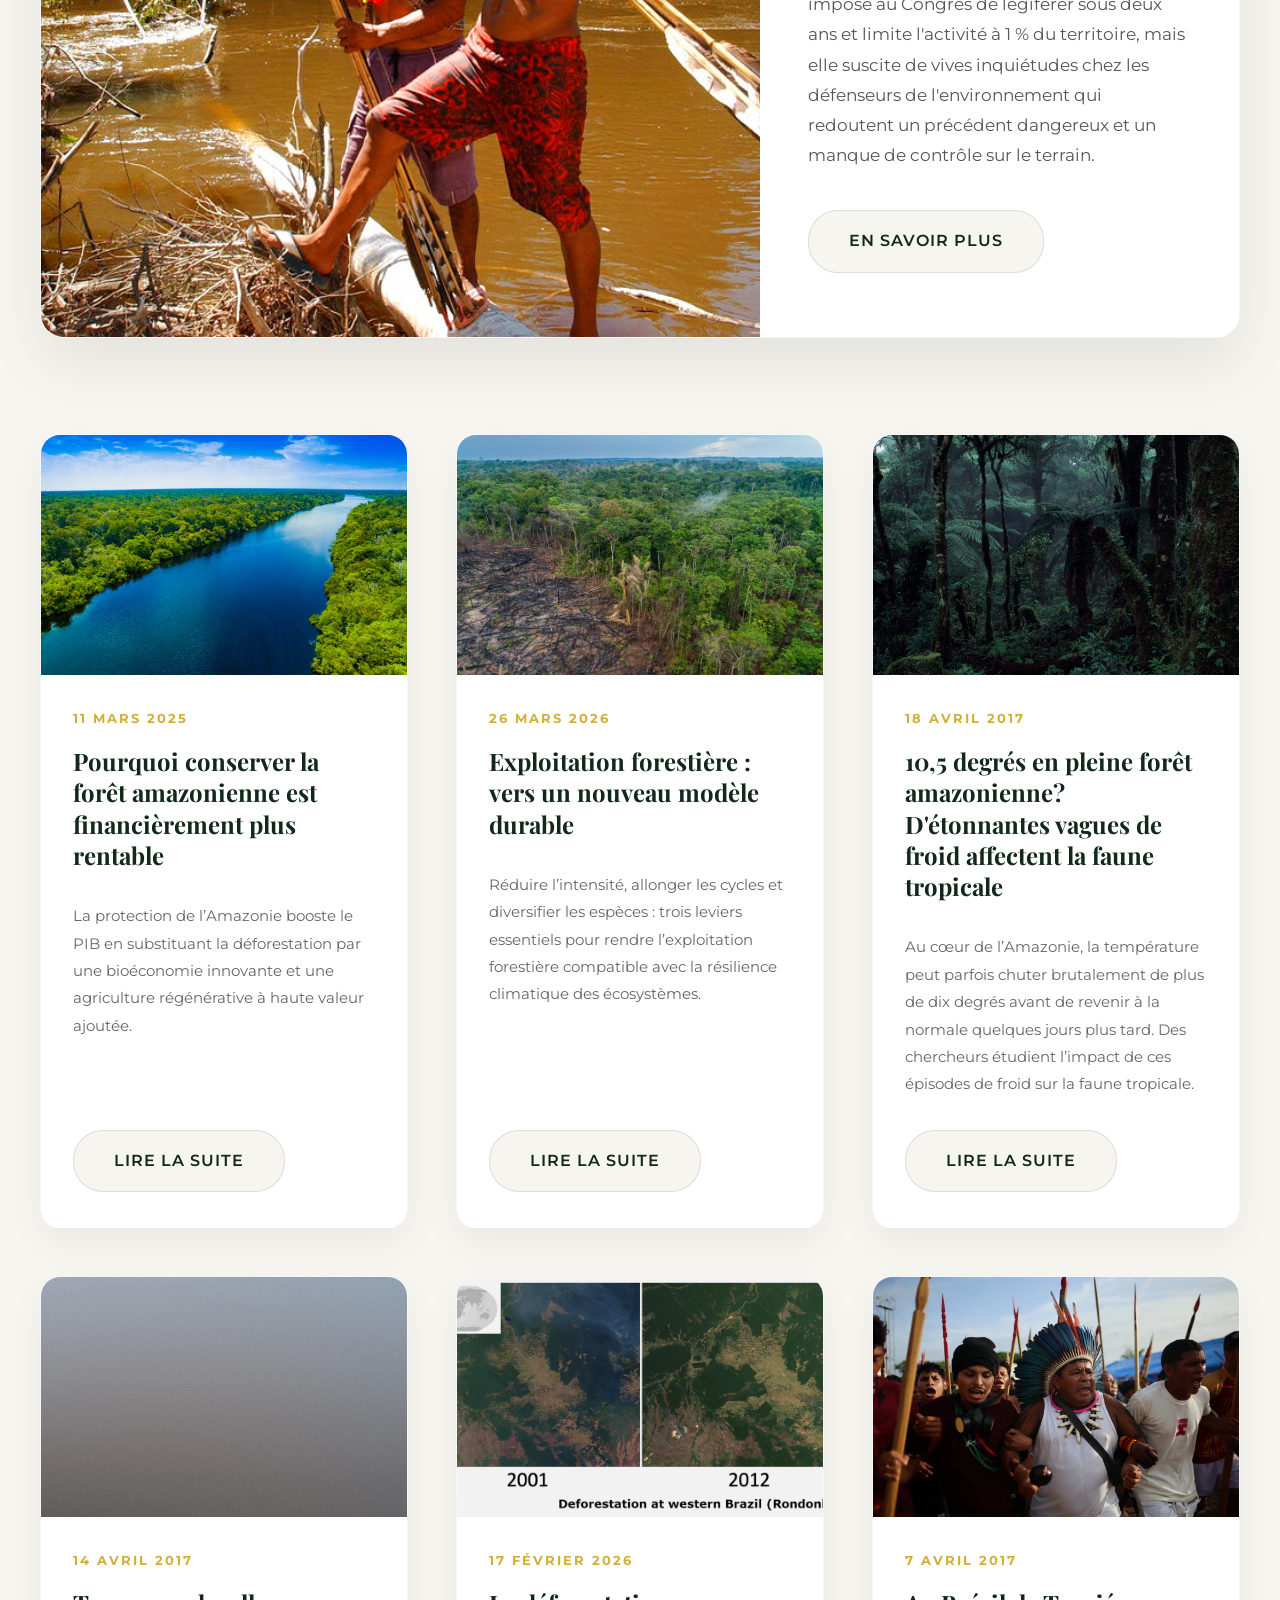
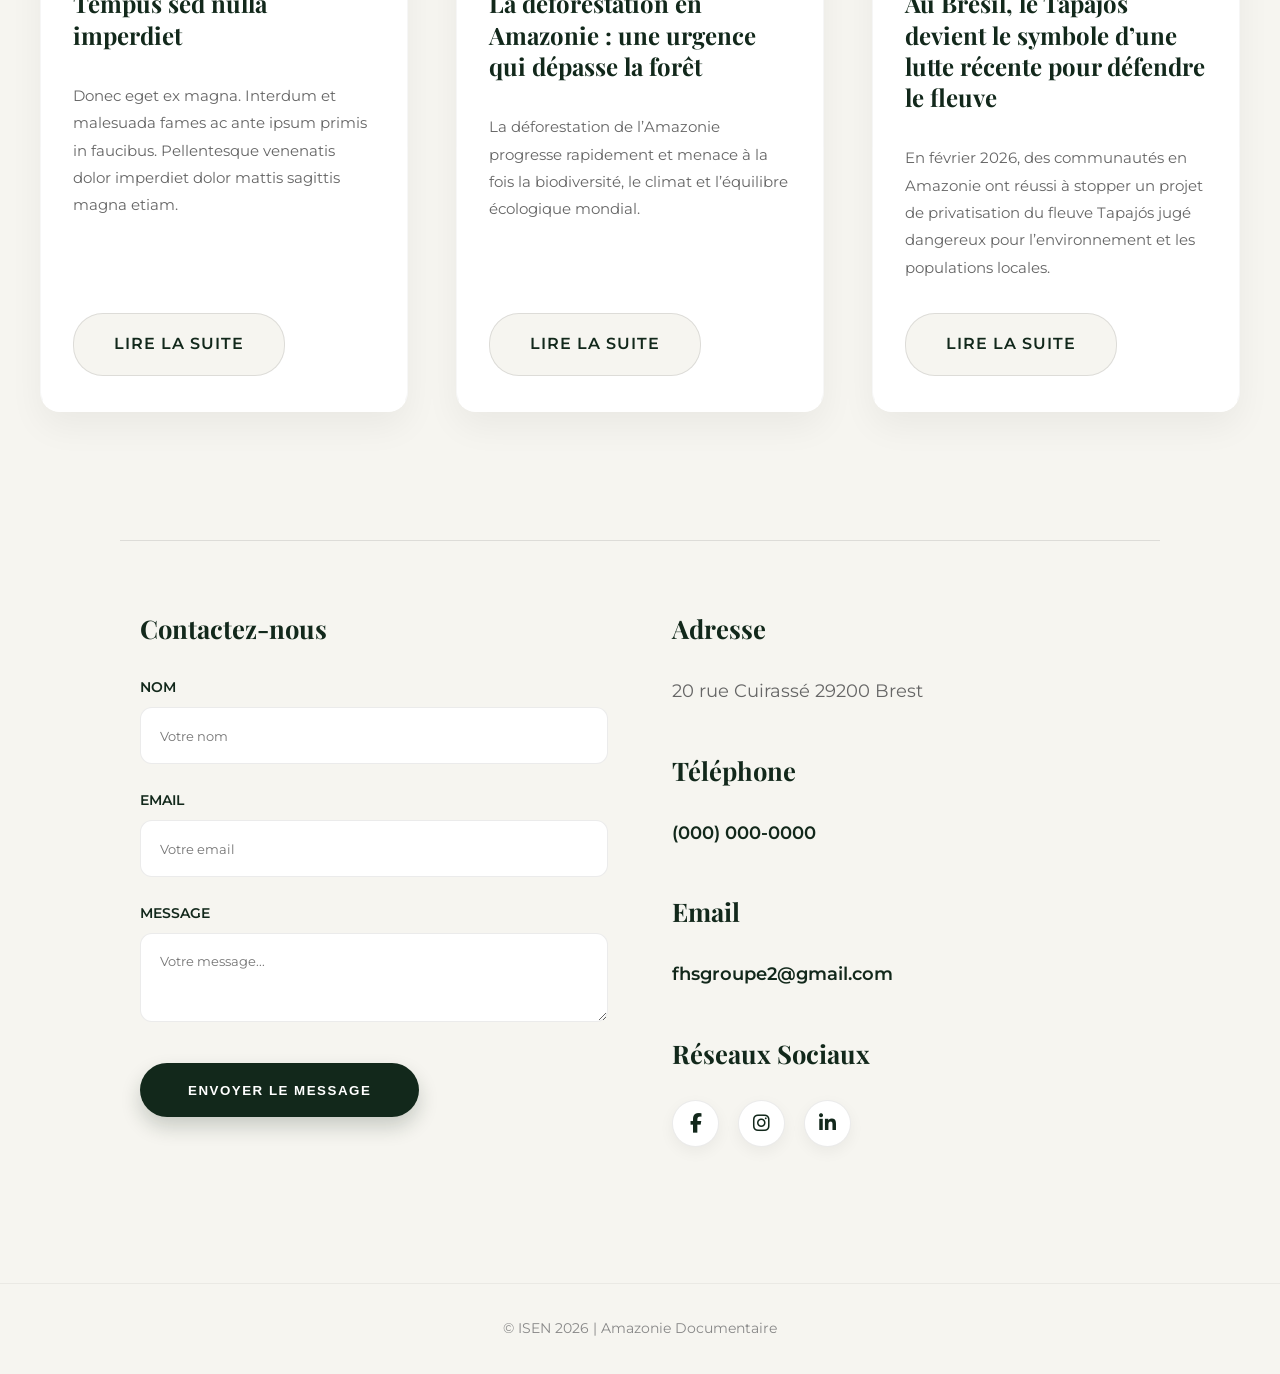
==== commit ddb90379: "Merge branch 'main' of https://github.com/tuan2005gmailcom/siteweb" ====
--- a/index.html
+++ b/index.html
@@ -803,17 +803,23 @@
 				</article>
 
 				<article class="post-card reveal" style="transition-delay: 0.1s;">
-					<a href="#" class="post-card-image">
-						<img src="images/pic03.jpg" alt="Primis eget" />
-					</a>
-					<div class="post-card-content">
-						<span class="post-date">22 Avril 2017</span>
-						<h3><a href="#">Primis eget imperdiet lorem</a></h3>
-						<p>Donec eget ex magna. Interdum et malesuada fames ac ante ipsum primis in faucibus.
-							Pellentesque
-							venenatis dolor imperdiet dolor mattis sagittis magna etiam.</p>
-						<a href="#" class="btn-read">Lire la suite</a>
-					</div>
+				    <a href="article/article3.html" class="post-card-image">
+					<img src="images/amazonie5.jpg" alt="Exploitation forestière durable" />
+				    </a>
+				    <div class="post-card-content">
+					<span class="post-date">26 Mars 2026</span>
+					<h3>
+					    <a href="article/article3.html">
+						Exploitation forestière : vers un nouveau modèle durable
+					    </a>
+					</h3>
+					<p>
+					    Réduire l’intensité, allonger les cycles et diversifier les espèces :
+					    trois leviers essentiels pour rendre l’exploitation forestière compatible
+					    avec la résilience climatique des écosystèmes.
+					</p>
+					<a href="article/article3.html" class="btn-read">Lire la suite</a>
+				    </div>
 				</article>
 
 				<article class="post-card reveal" style="transition-delay: 0.2s;">
@@ -991,4 +997,4 @@
 	</script>
 </body>
 
-</html>+</html>
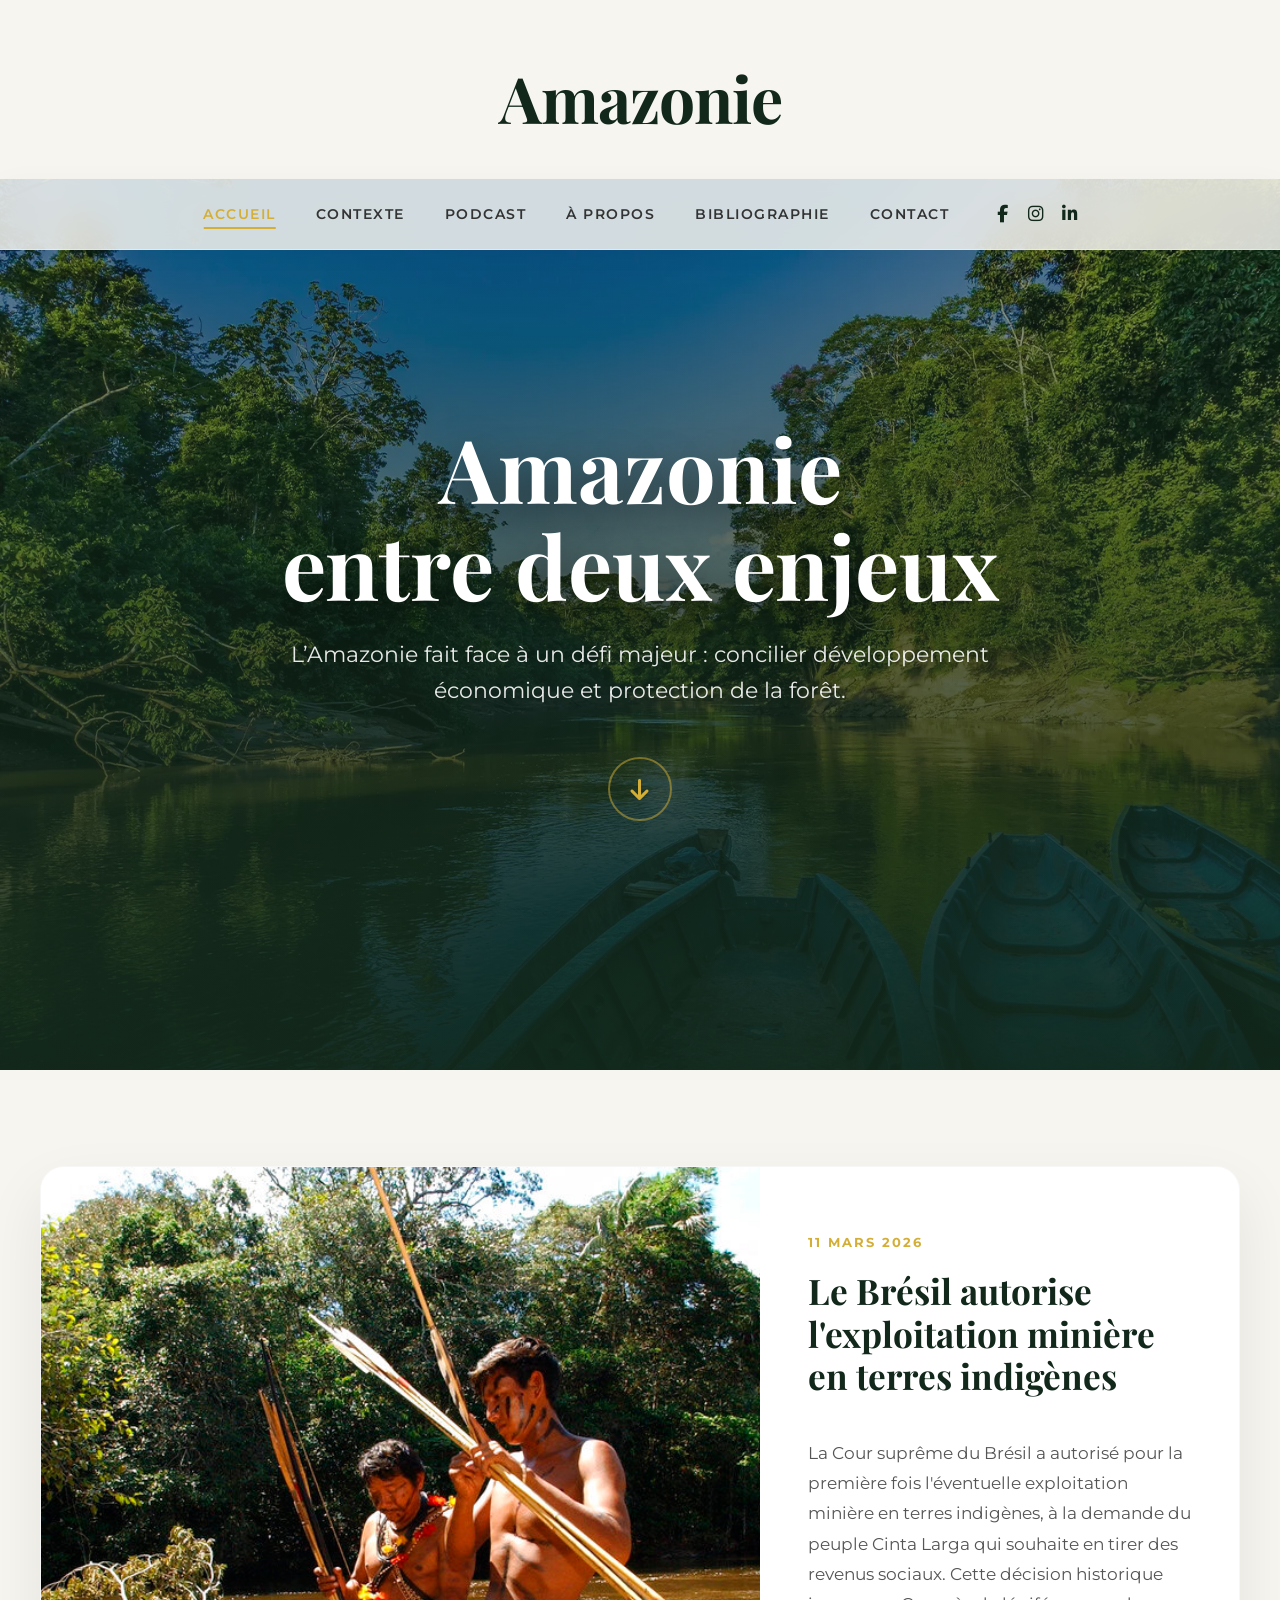
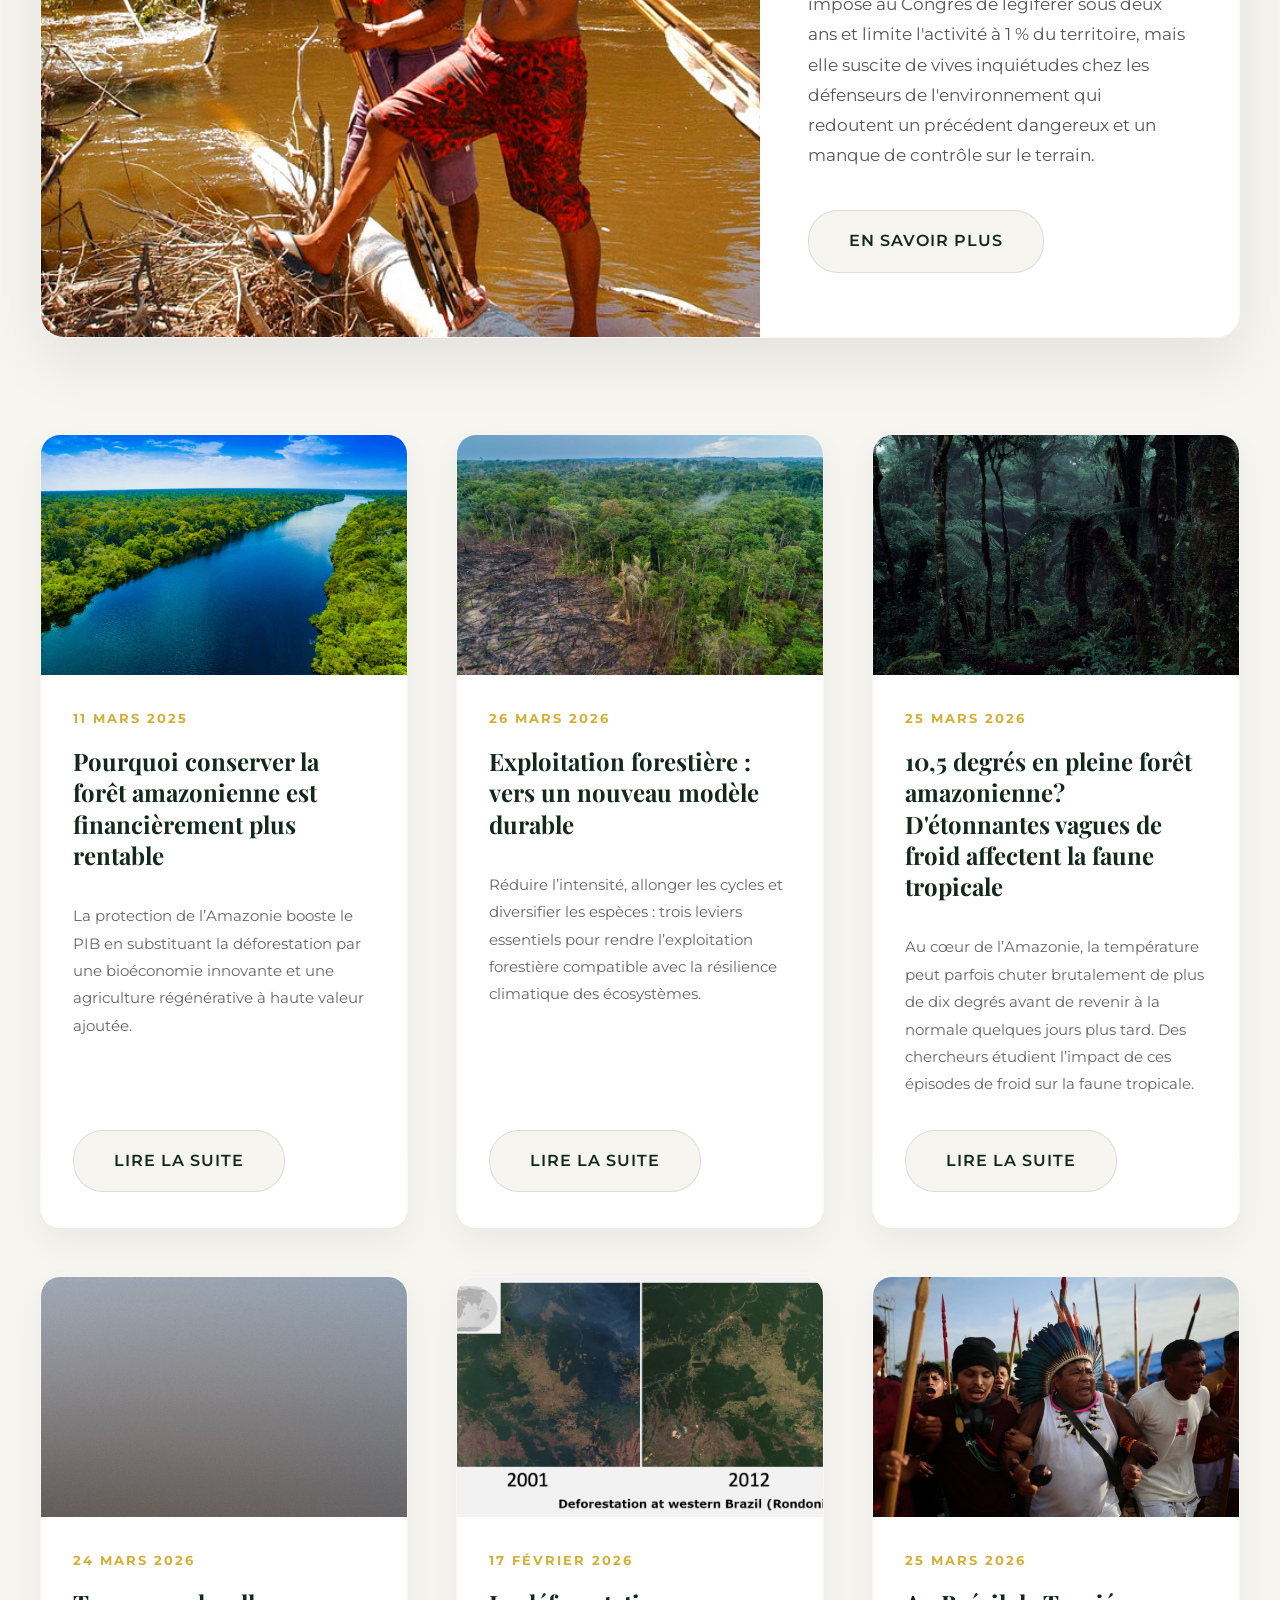
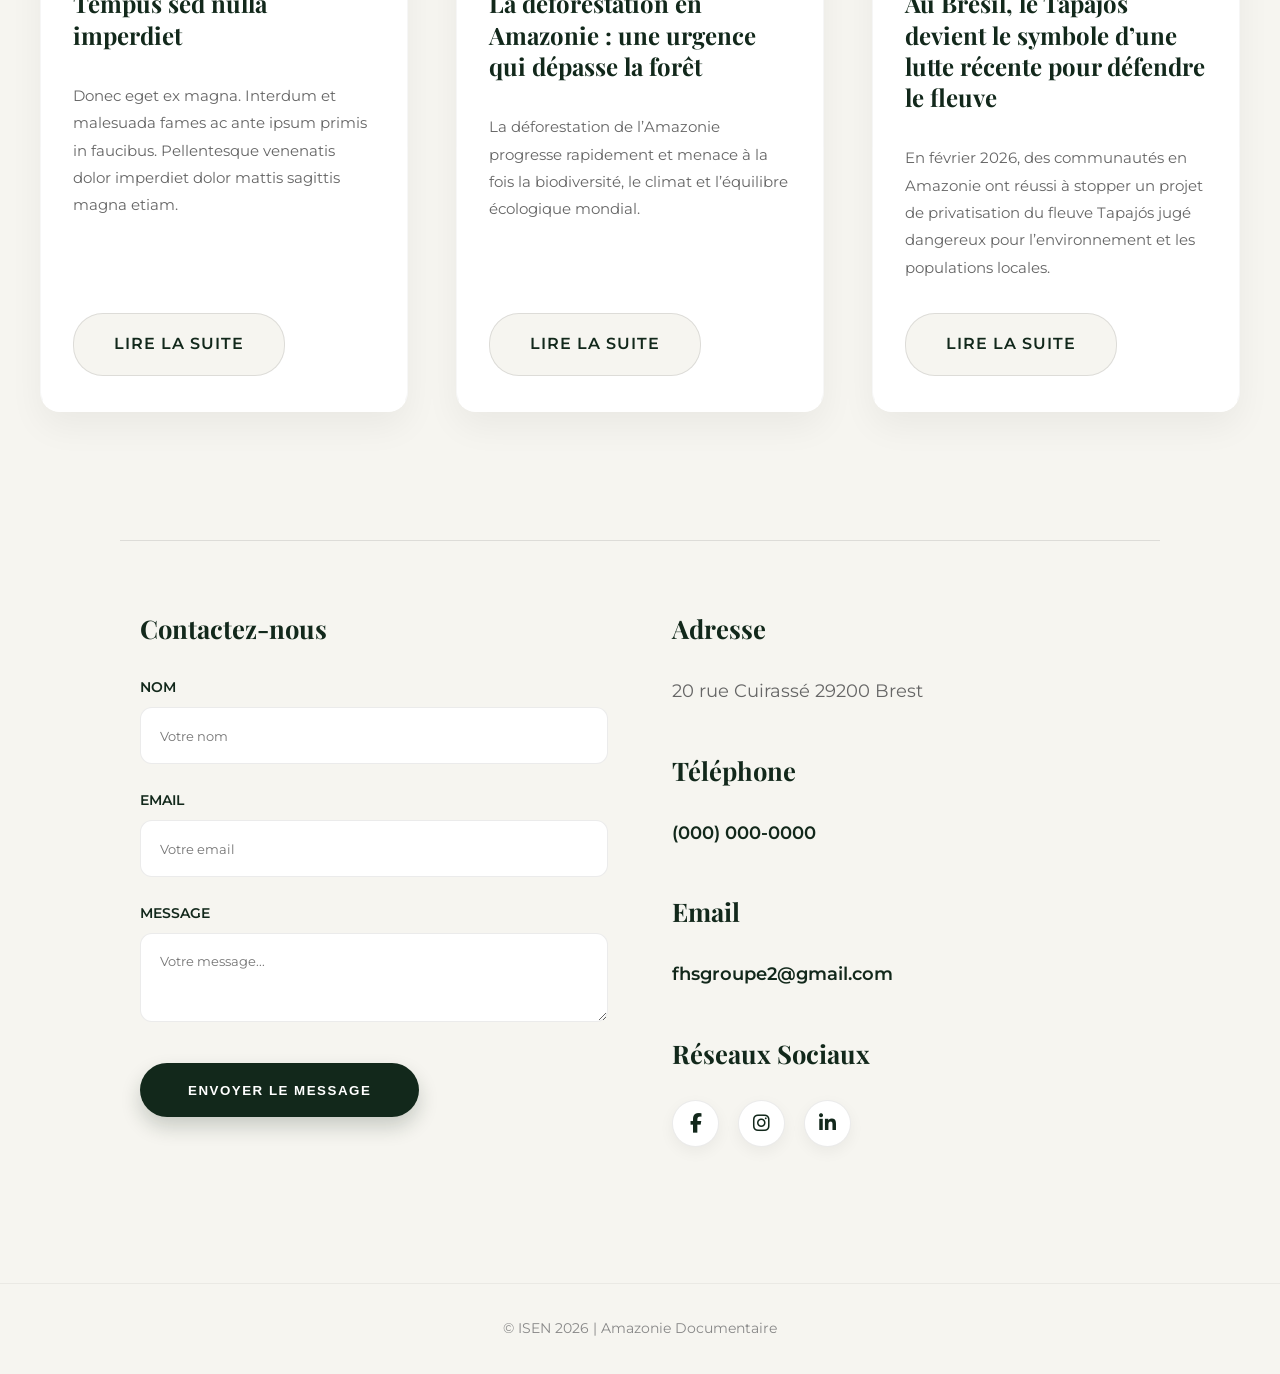
==== commit 37ba3d17: "changer la date des articles" ====
--- a/index.html
+++ b/index.html
@@ -827,7 +827,7 @@
 						<img src="images/4eme/Amazon-rainforest.jpeg" alt="Ante mattis" />
 					</a>
 					<div class="post-card-content">
-						<span class="post-date">18 Avril 2017</span>
+						<span class="post-date">25 Mars 2026</span>
 						<h3><a href="article/article4.html">10,5 degrés en pleine forêt amazonienne? D'étonnantes vagues
 								de froid affectent la faune tropicale</a></h3>
 						<p>Au cœur de l’Amazonie, la température peut parfois chuter brutalement de plus de dix degrés
@@ -842,7 +842,7 @@
 						<img src="images/pic05.jpg" alt="Tempus sed" />
 					</a>
 					<div class="post-card-content">
-						<span class="post-date">14 Avril 2017</span>
+						<span class="post-date">24 Mars 2026</span>
 						<h3><a href="#">Tempus sed nulla imperdiet</a></h3>
 						<p>Donec eget ex magna. Interdum et malesuada fames ac ante ipsum primis in faucibus.
 							Pellentesque
@@ -871,7 +871,7 @@
 						<img src="images/8eme/4585.avif" alt="Déforestation urgente" />
 					</a>
 					<div class="post-card-content">
-						<span class="post-date">7 Avril 2017</span>
+						<span class="post-date">25 Mars 2026</span>
 						<h3><a href="article/article8.html">Au Brésil, le Tapajós devient le symbole d’une lutte récente
 								pour défendre le fleuve</a></h3>
 						<p>En février 2026, des communautés en Amazonie ont réussi à stopper un projet de privatisation
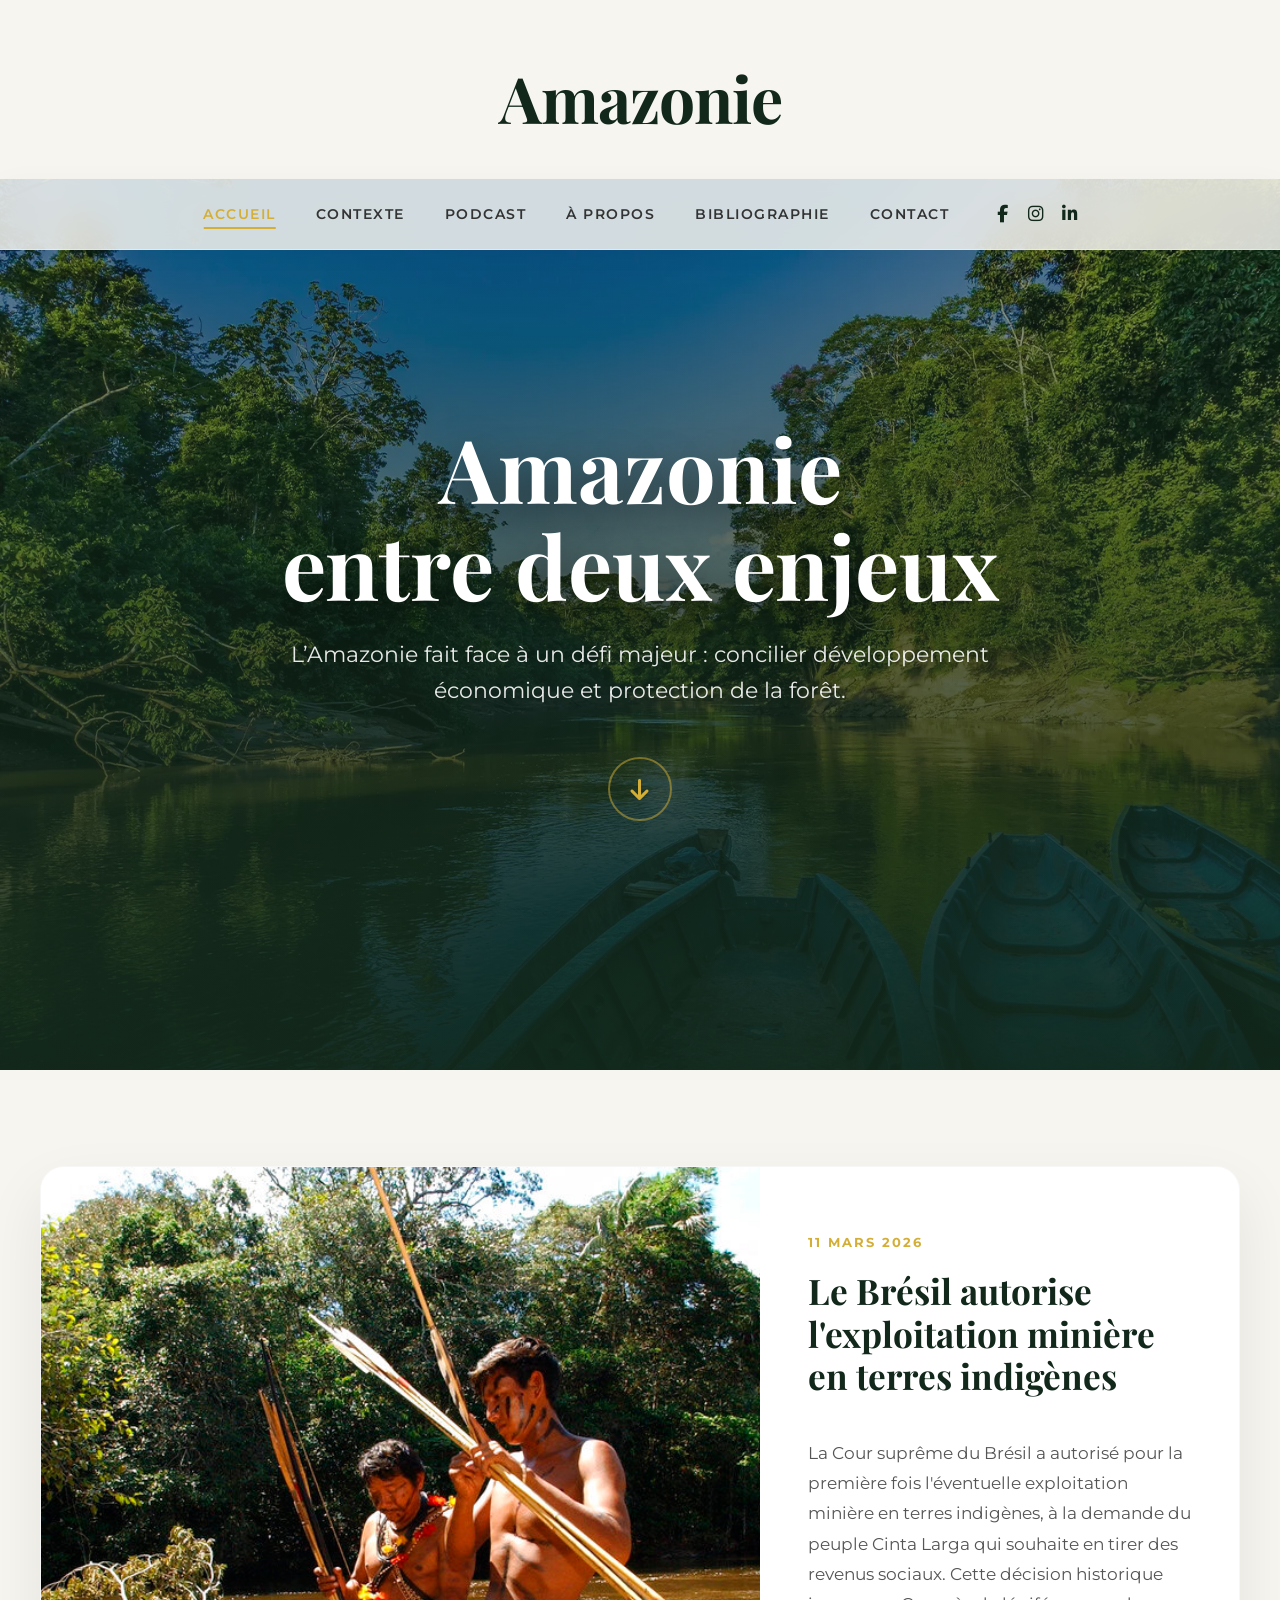
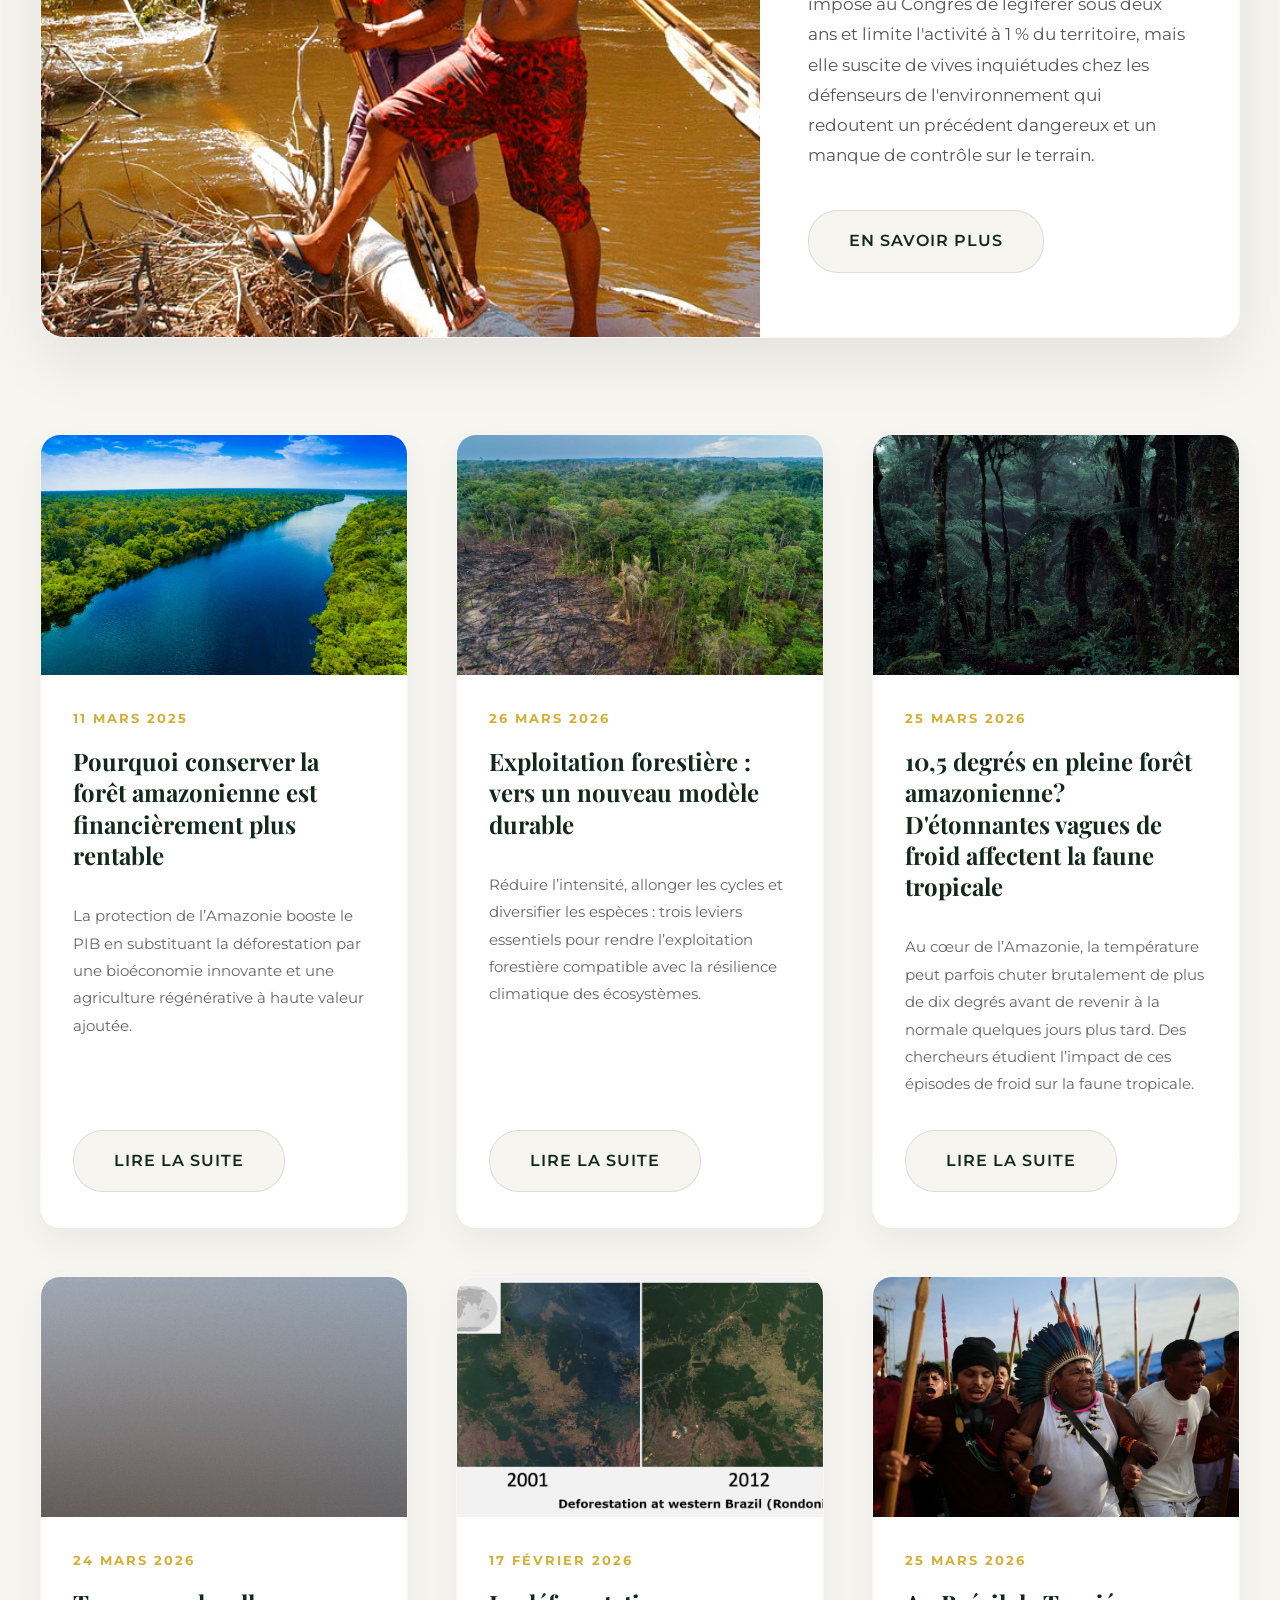
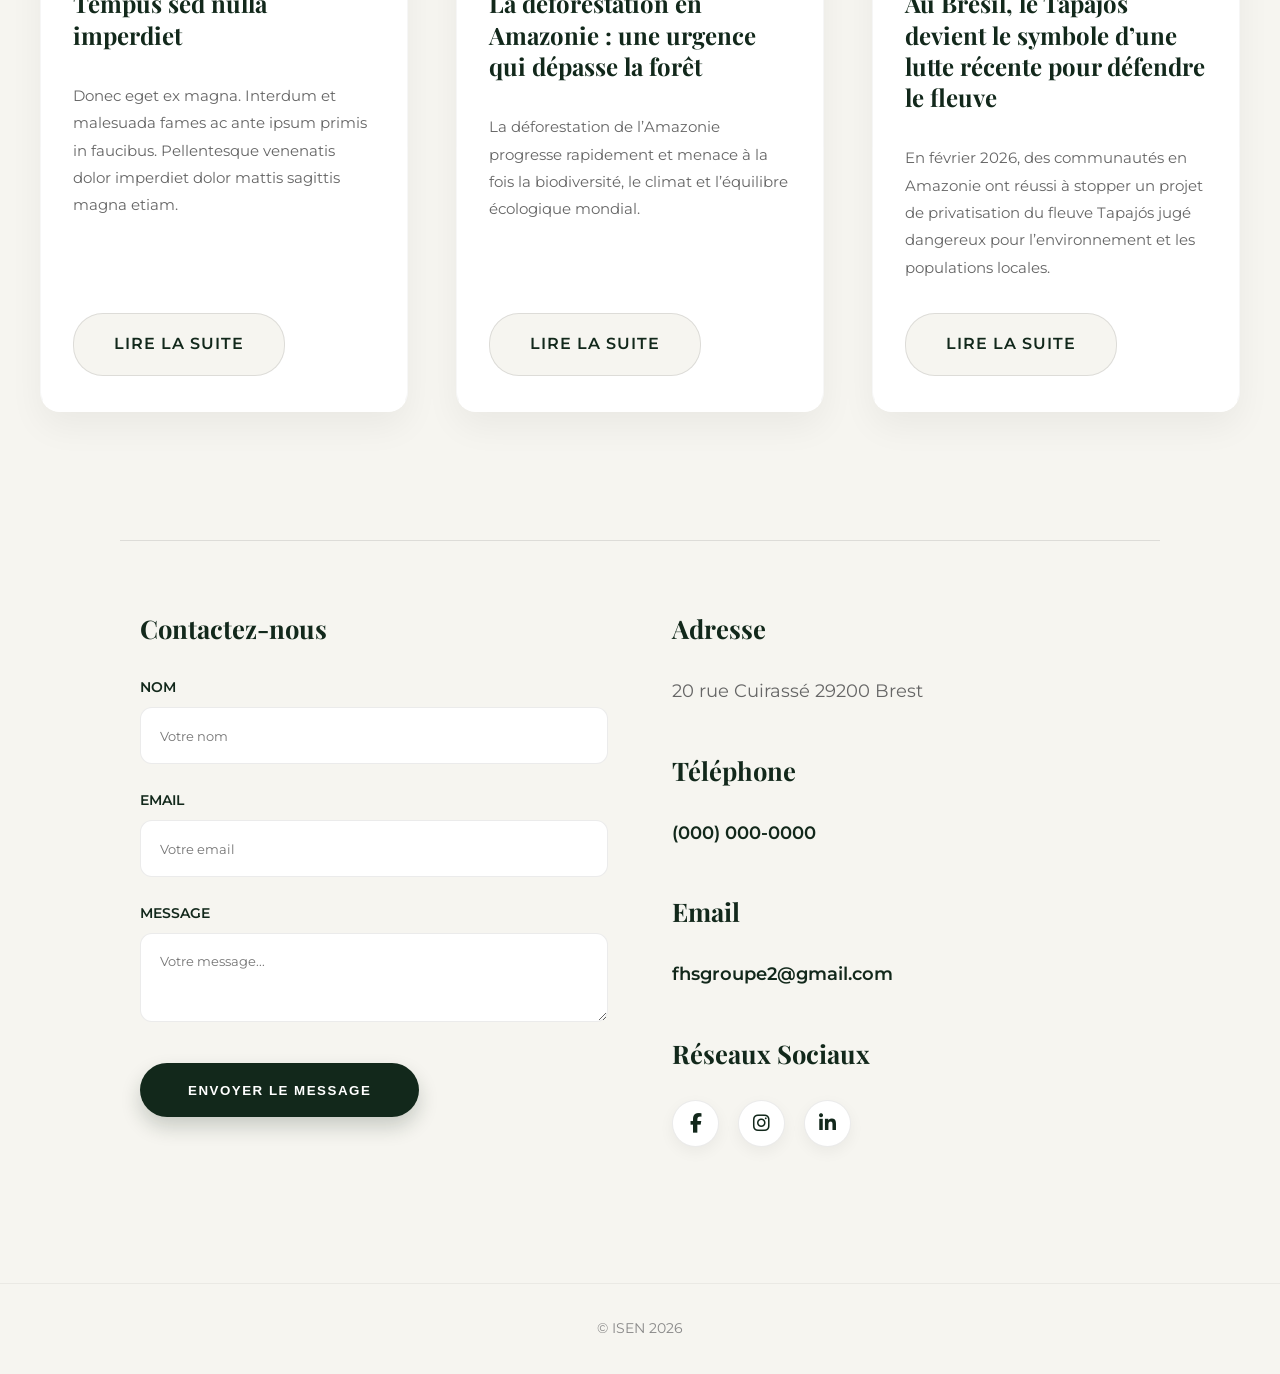
==== commit 3668d550: "change copyright text" ====
--- a/index.html
+++ b/index.html
@@ -937,7 +937,7 @@
 
 		<div id="copyright">
 			<ul>
-				<li>&copy; ISEN 2026 | Amazonie Documentaire</li>
+				<li>&copy; ISEN 2026</li>
 			</ul>
 		</div>
 
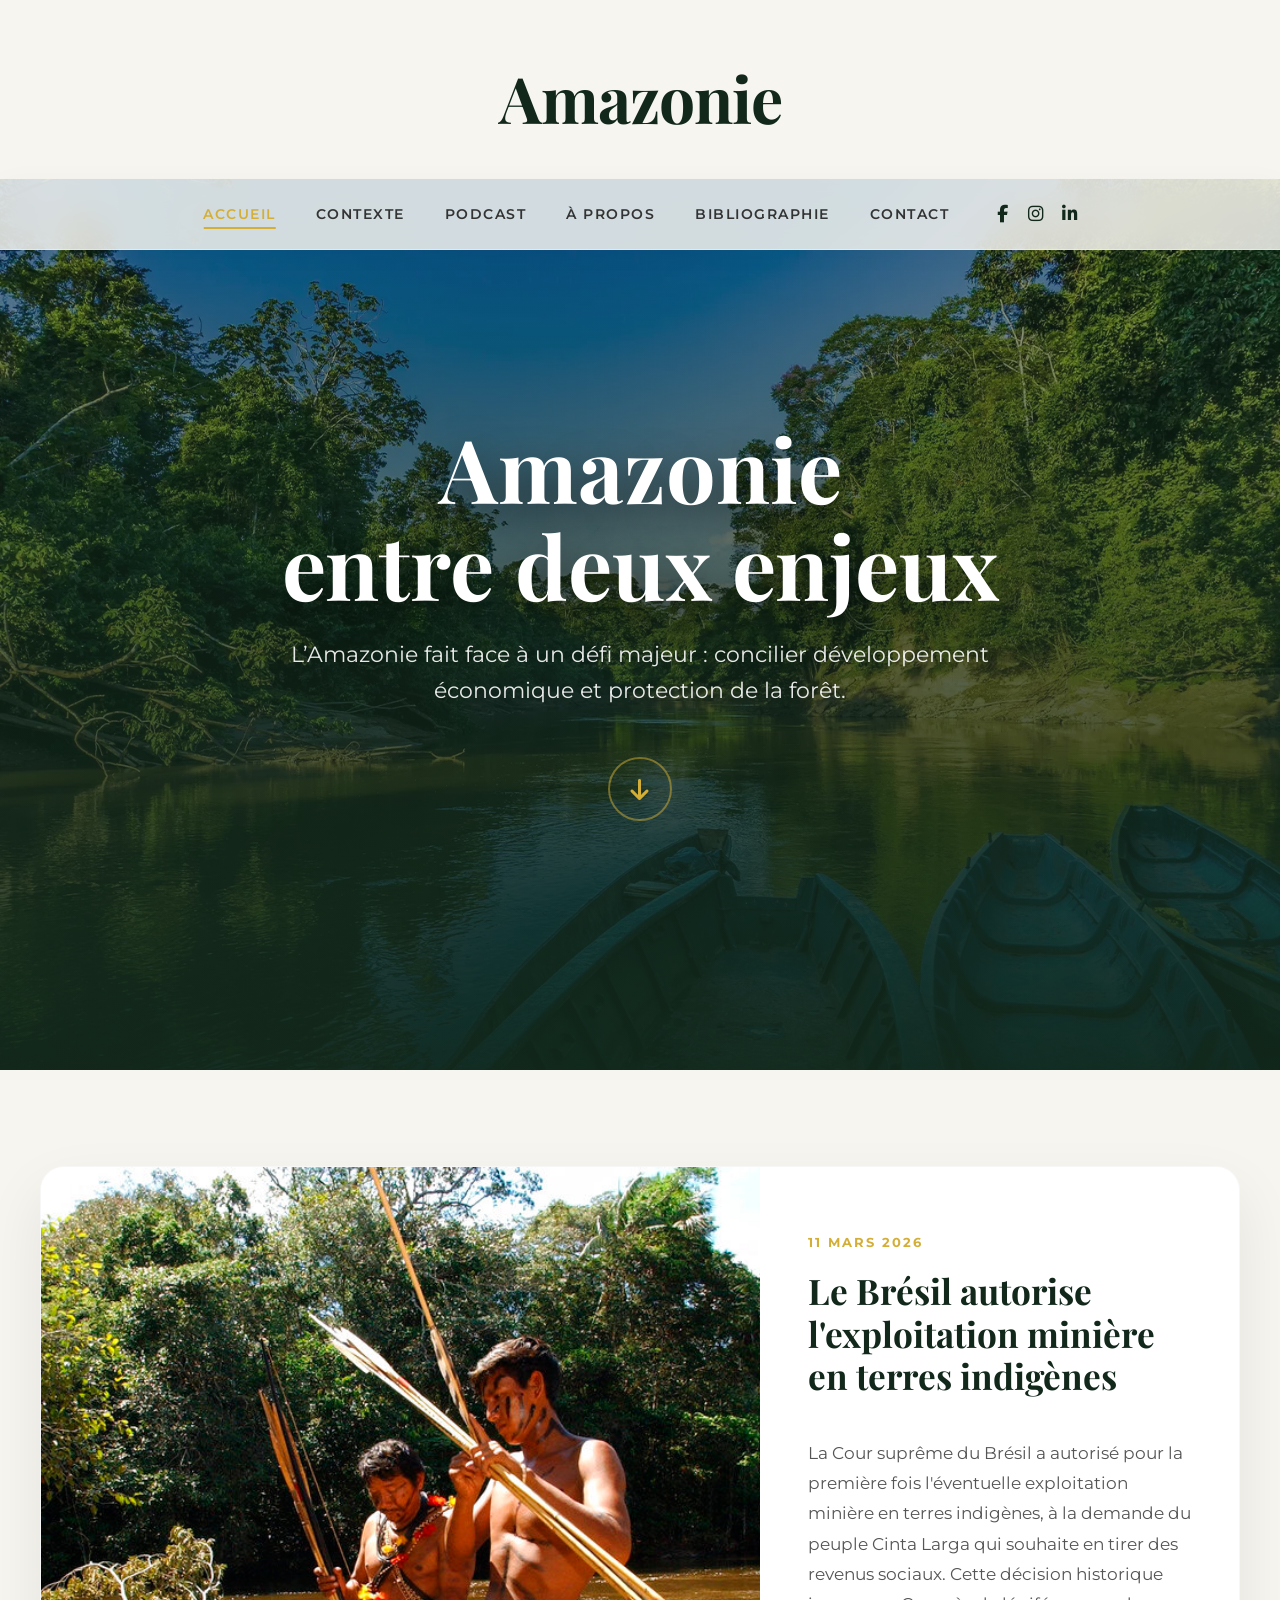
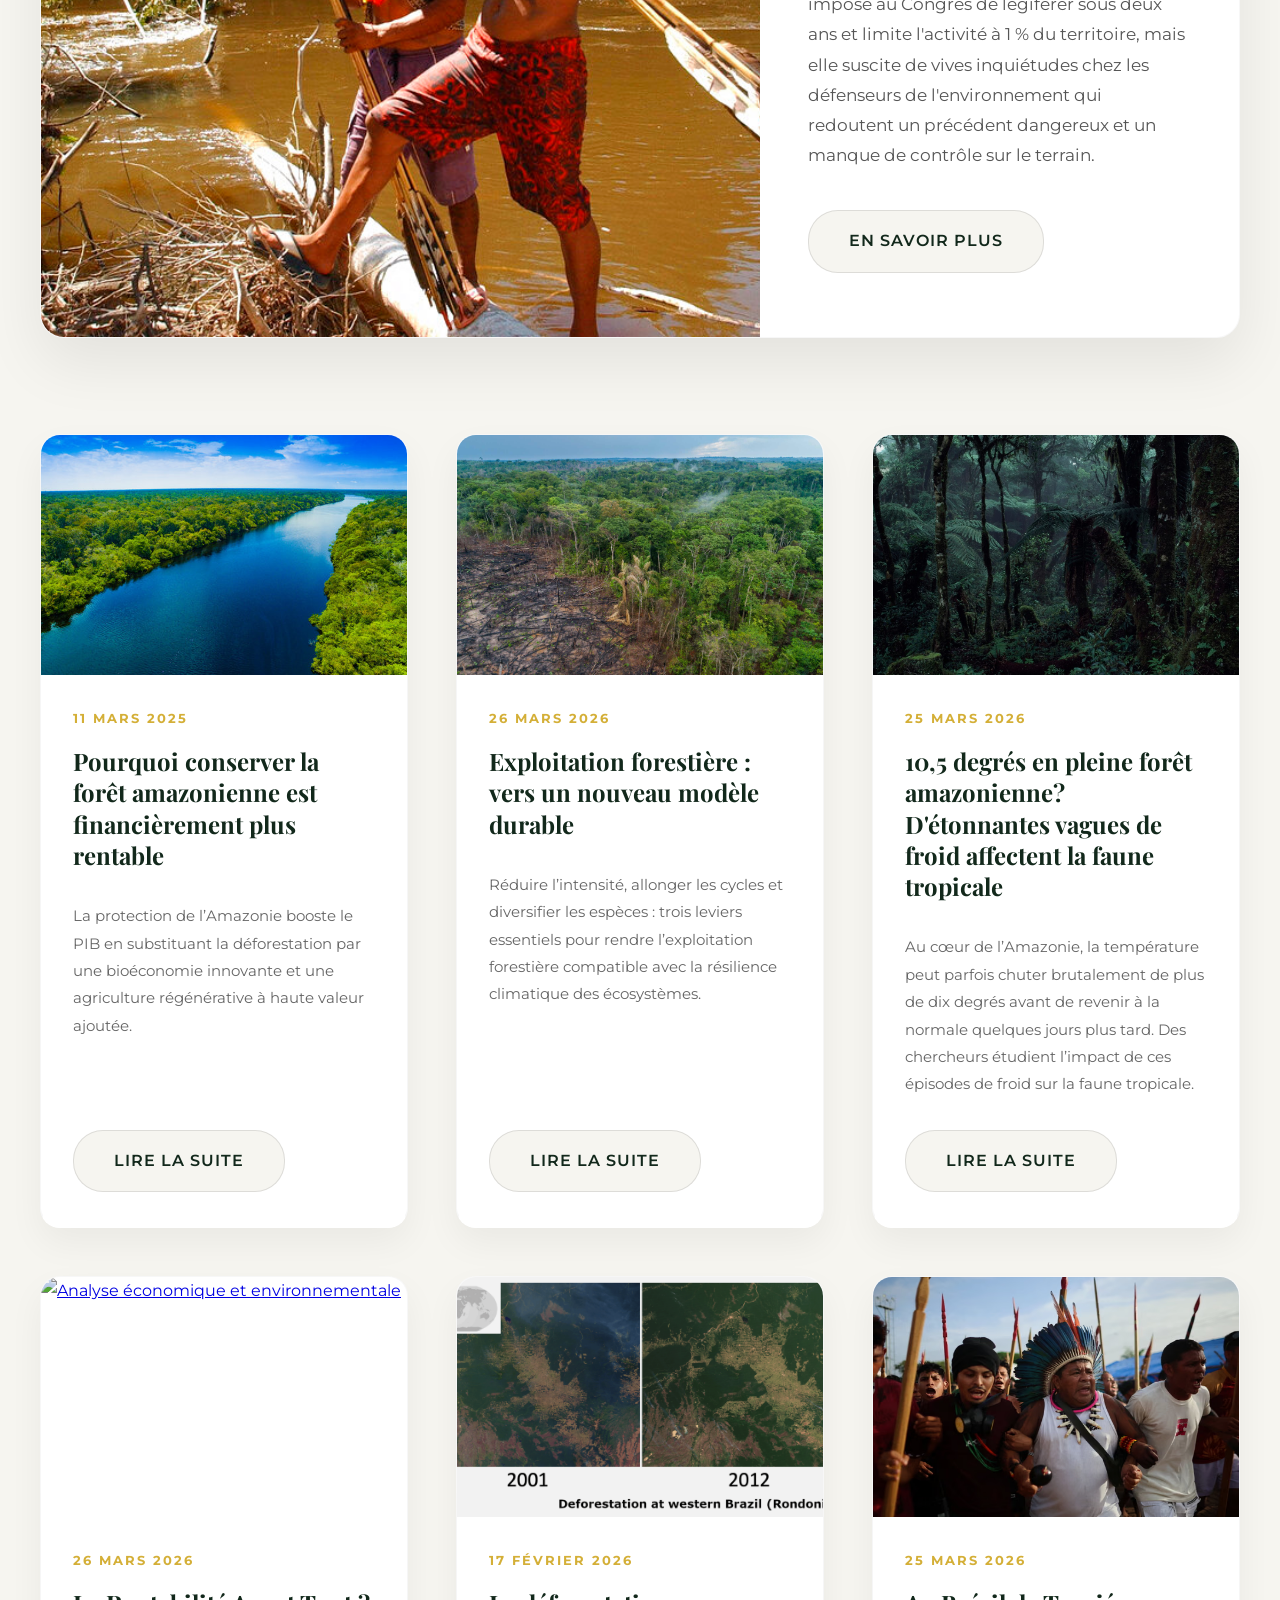
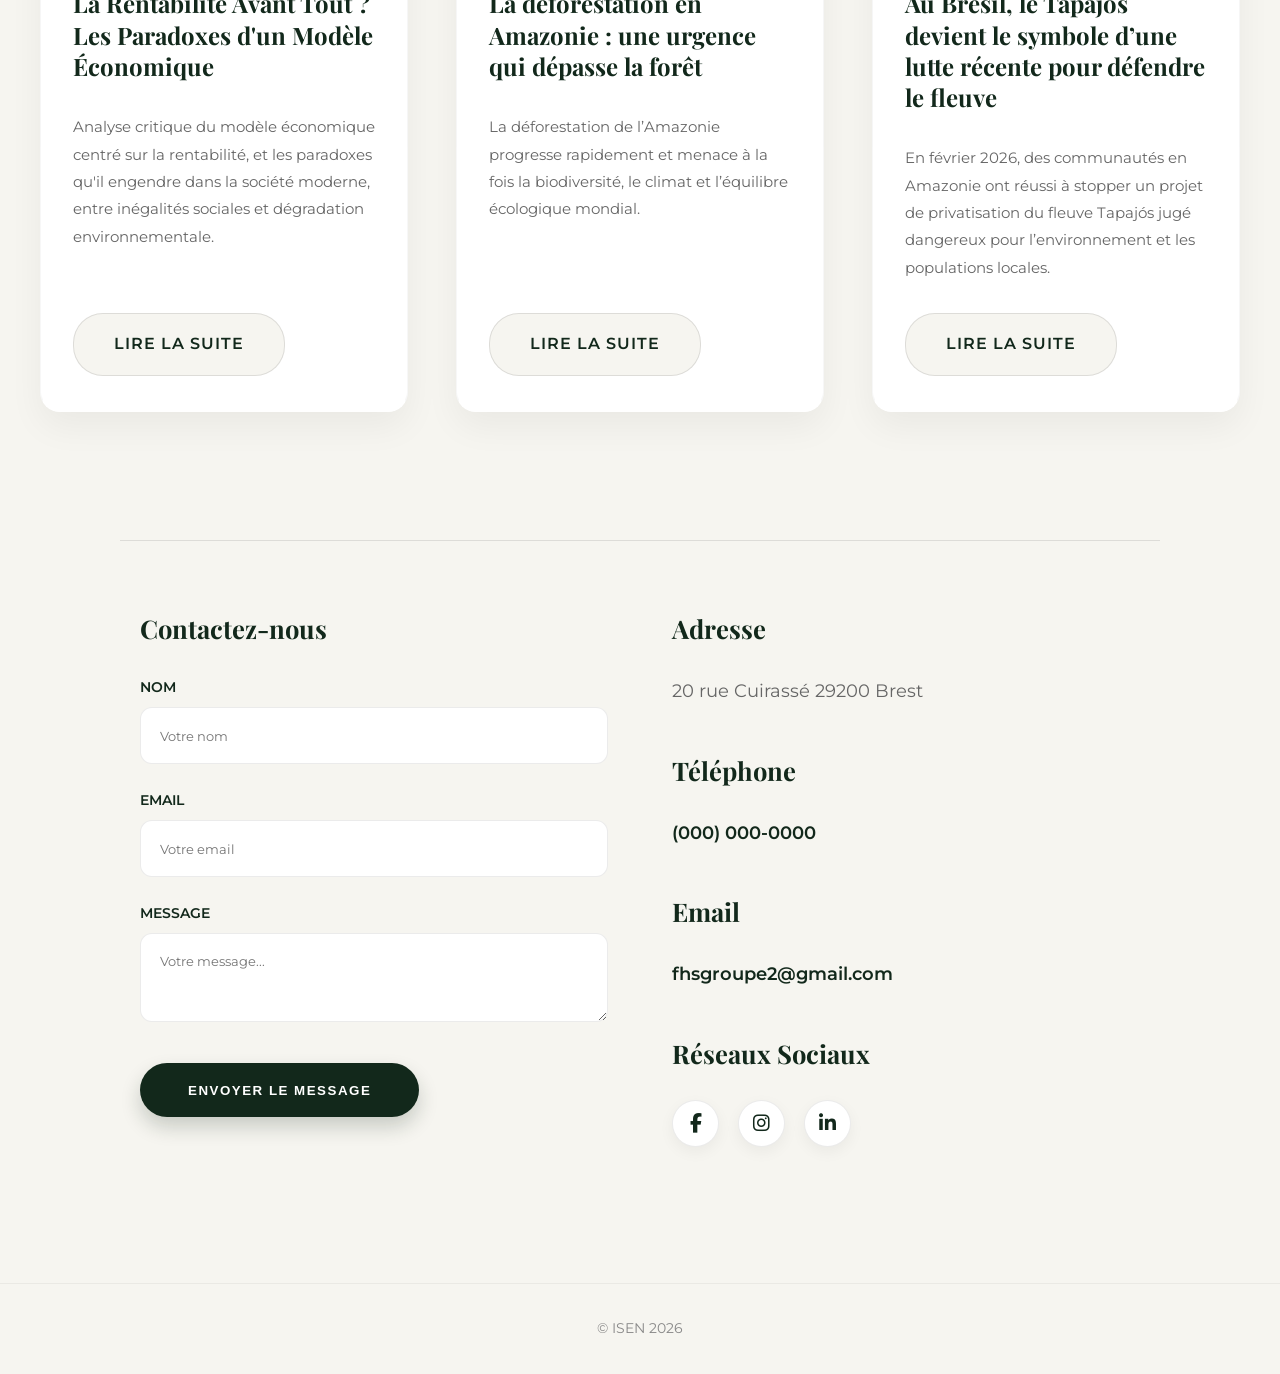
==== commit 1b5e1343: "Add new article on economic model paradoxes Added a new article section discussing economic and envi" ====
--- a/index.html
+++ b/index.html
@@ -836,21 +836,24 @@
 						<a href="article/article4.html" class="btn-read">Lire la suite</a>
 					</div>
 				</article>
-
-				<article class="post-card reveal">
-					<a href="#" class="post-card-image">
-						<img src="images/pic05.jpg" alt="Tempus sed" />
-					</a>
-					<div class="post-card-content">
-						<span class="post-date">24 Mars 2026</span>
-						<h3><a href="#">Tempus sed nulla imperdiet</a></h3>
-						<p>Donec eget ex magna. Interdum et malesuada fames ac ante ipsum primis in faucibus.
-							Pellentesque
-							venenatis dolor imperdiet dolor mattis sagittis magna etiam.</p>
-						<a href="#" class="btn-read">Lire la suite</a>
-					</div>
+				
+				<article class="post-card reveal" style="transition-delay: 0.1s;">
+				    <a href="article/article5.html" class="post-card-image">
+				        <img src="images/amazonie6.jpg" alt="Analyse économique et environnementale" />
+				    </a>
+				    <div class="post-card-content">
+				        <span class="post-date">26 Mars 2026</span>
+				        <h3>
+				            <a href="article/article5.html">
+				                La Rentabilité Avant Tout ? Les Paradoxes d'un Modèle Économique
+				            </a>
+				        </h3>
+				        <p>
+				            Analyse critique du modèle économique centré sur la rentabilité, et les paradoxes qu'il engendre dans la société moderne, entre inégalités sociales et dégradation environnementale.
+				        </p>
+				        <a href="article/article5.html" class="btn-read">Lire la suite</a>
+				    </div>
 				</article>
-
 				<article class="post-card reveal" style="transition-delay: 0.1s;">
 					<a href="article/7emearticle.html" class="post-card-image">
 						<img src="images/pic07.jpg" alt="Recul historique" />
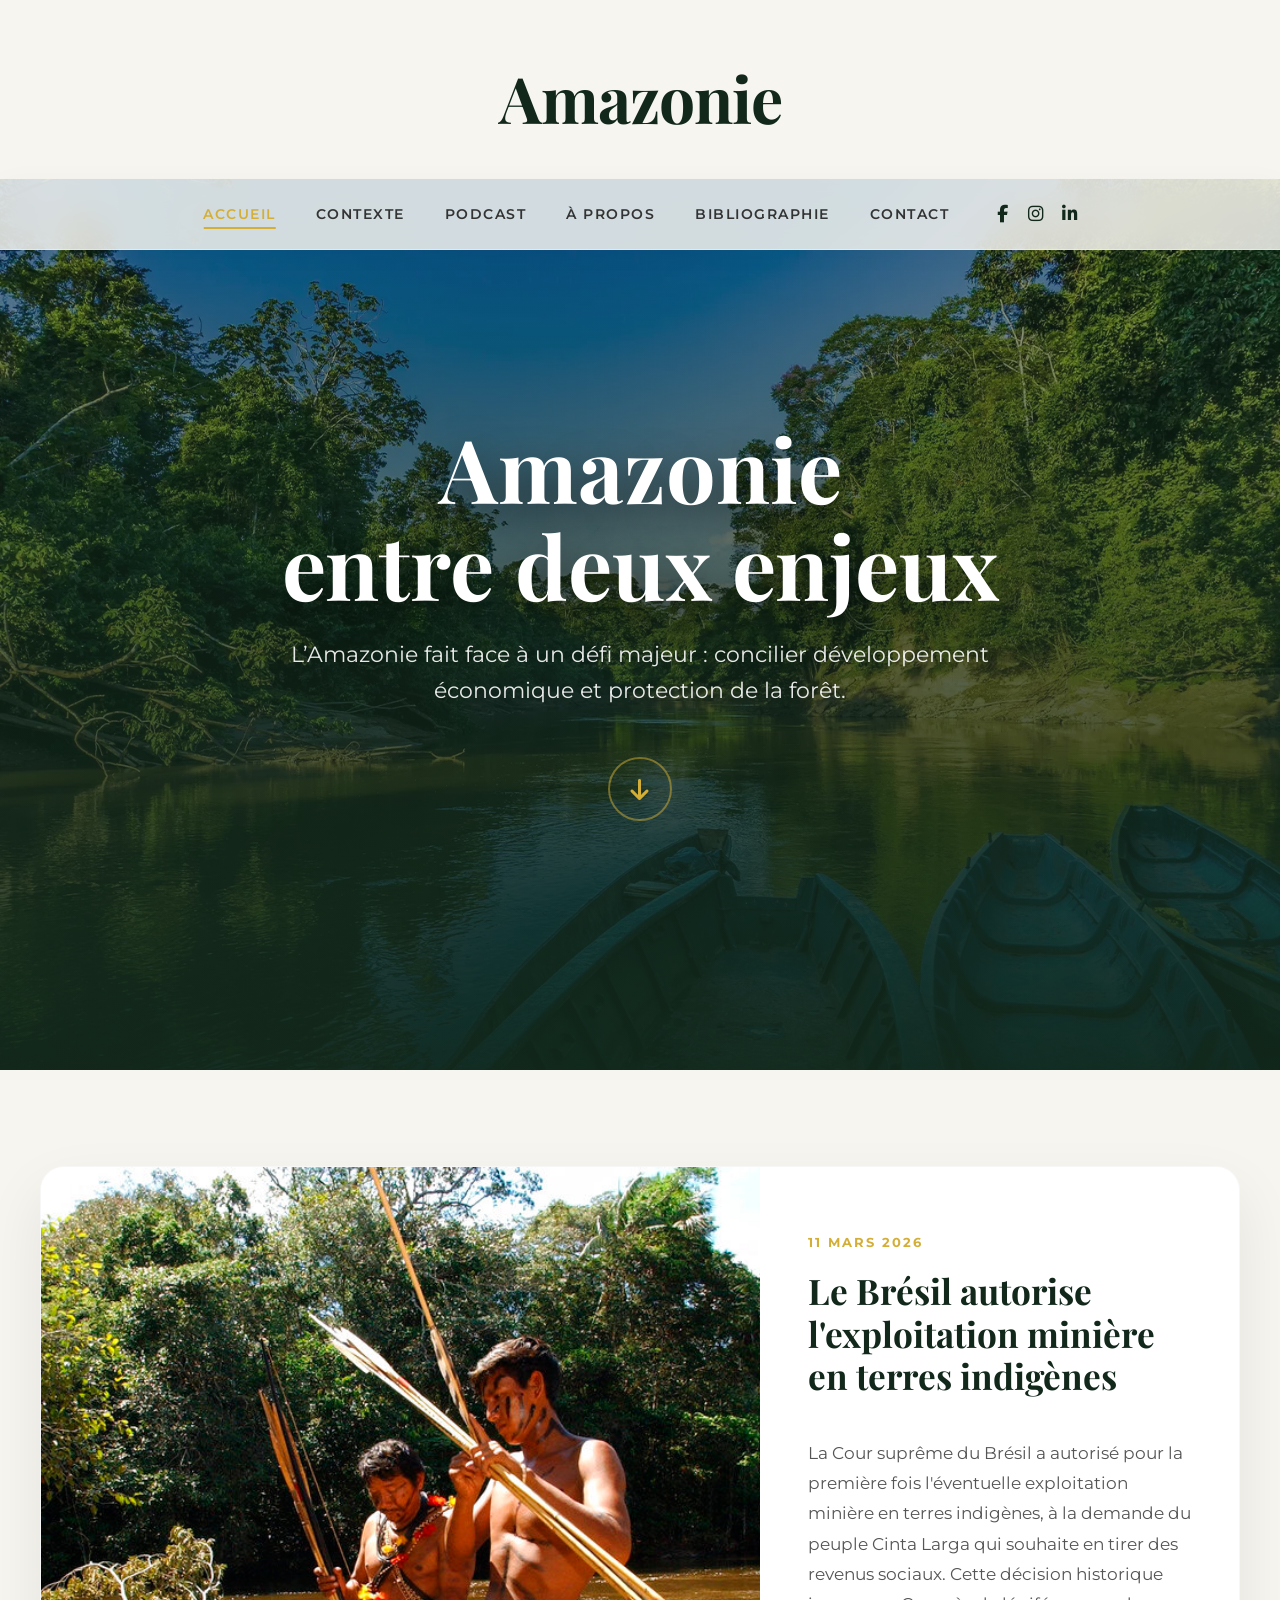
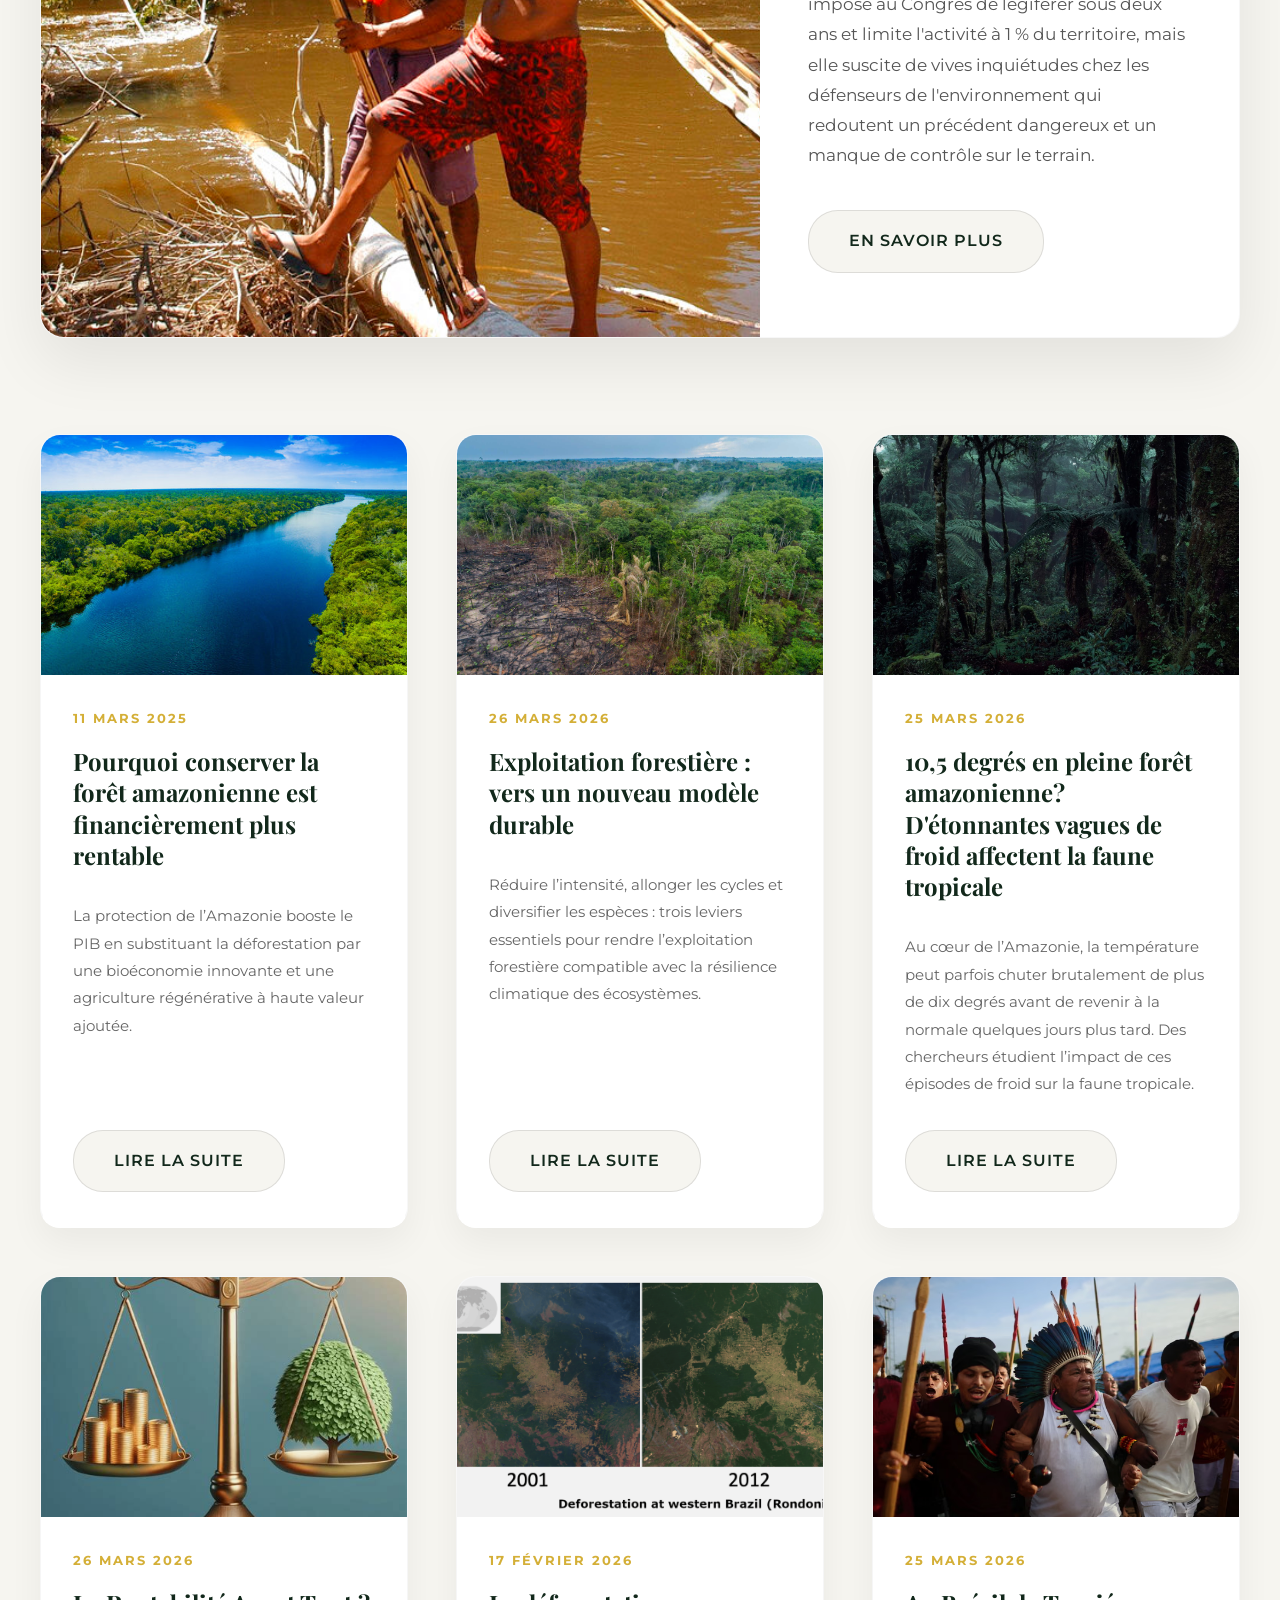
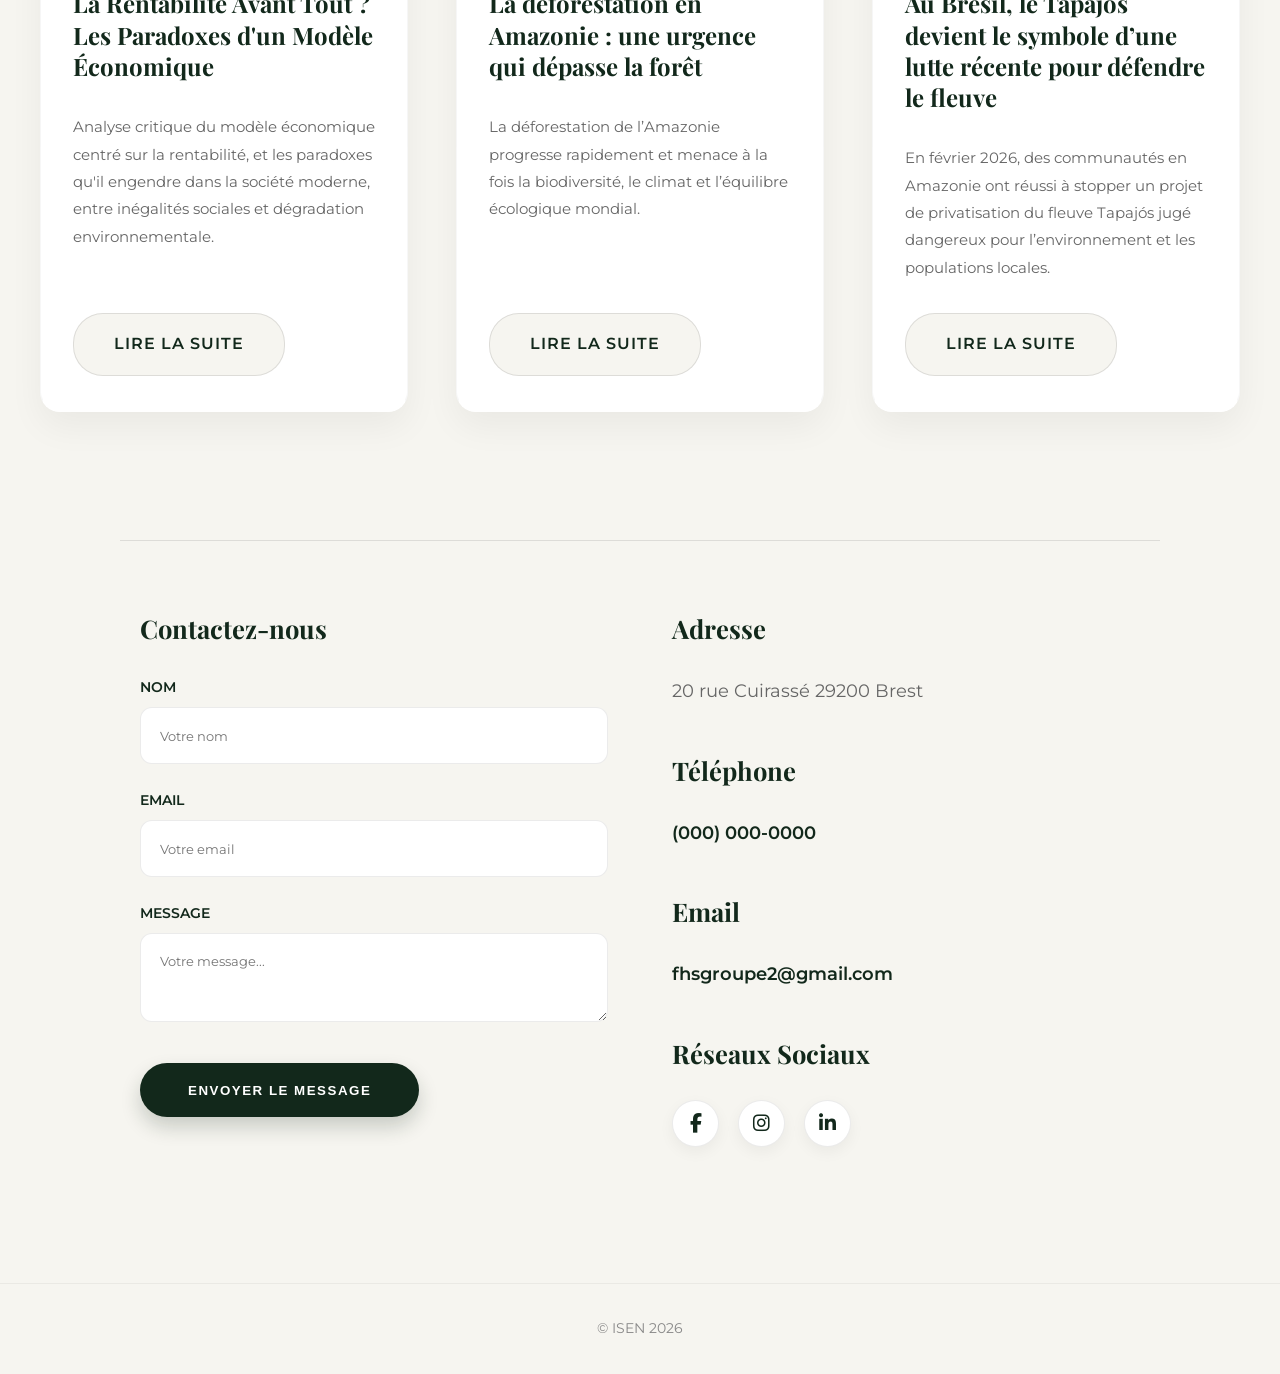
==== commit 42fc562d: "mobile adaptation" ====
--- a/index.html
+++ b/index.html
@@ -673,7 +673,8 @@
 			}
 		}
 
-		@media screen and (max-width: 736px) {
+		/* On passe à 900px pour couvrir tous les téléphones modernes */
+		@media screen and (max-width: 900px) {
 			#nav {
 				justify-content: space-between;
 			}
@@ -683,20 +684,22 @@
 			}
 
 			#nav .links {
-				display: none;
+				/* Le !important bloque le vieux script main.js */
+				display: none !important;
 				flex-direction: column;
 				width: 100%;
 				text-align: center;
-				padding: 1rem 0;
+				padding: 1.5rem 0 1rem 0;
 				gap: 1.5rem;
 			}
 
 			#nav .links.active {
-				display: flex;
+				/* Le !important force l'affichage quand on clique */
+				display: flex !important;
 			}
 
 			#nav .icons {
-				display: none;
+				display: none !important;
 			}
 
 			.intro-content h1 {
@@ -803,23 +806,23 @@
 				</article>
 
 				<article class="post-card reveal" style="transition-delay: 0.1s;">
-				    <a href="article/article3.html" class="post-card-image">
-					<img src="images/amazonie5.jpg" alt="Exploitation forestière durable" />
-				    </a>
-				    <div class="post-card-content">
-					<span class="post-date">26 Mars 2026</span>
-					<h3>
-					    <a href="article/article3.html">
-						Exploitation forestière : vers un nouveau modèle durable
-					    </a>
-					</h3>
-					<p>
-					    Réduire l’intensité, allonger les cycles et diversifier les espèces :
-					    trois leviers essentiels pour rendre l’exploitation forestière compatible
-					    avec la résilience climatique des écosystèmes.
-					</p>
-					<a href="article/article3.html" class="btn-read">Lire la suite</a>
-				    </div>
+					<a href="article/article3.html" class="post-card-image">
+						<img src="images/amazonie5.jpg" alt="Exploitation forestière durable" />
+					</a>
+					<div class="post-card-content">
+						<span class="post-date">26 Mars 2026</span>
+						<h3>
+							<a href="article/article3.html">
+								Exploitation forestière : vers un nouveau modèle durable
+							</a>
+						</h3>
+						<p>
+							Réduire l’intensité, allonger les cycles et diversifier les espèces :
+							trois leviers essentiels pour rendre l’exploitation forestière compatible
+							avec la résilience climatique des écosystèmes.
+						</p>
+						<a href="article/article3.html" class="btn-read">Lire la suite</a>
+					</div>
 				</article>
 
 				<article class="post-card reveal" style="transition-delay: 0.2s;">
@@ -836,23 +839,24 @@
 						<a href="article/article4.html" class="btn-read">Lire la suite</a>
 					</div>
 				</article>
-				
+
 				<article class="post-card reveal" style="transition-delay: 0.1s;">
-				    <a href="article/article5.html" class="post-card-image">
-				        <img src="images/amazonie6.jpg" alt="Analyse économique et environnementale" />
-				    </a>
-				    <div class="post-card-content">
-				        <span class="post-date">26 Mars 2026</span>
-				        <h3>
-				            <a href="article/article5.html">
-				                La Rentabilité Avant Tout ? Les Paradoxes d'un Modèle Économique
-				            </a>
-				        </h3>
-				        <p>
-				            Analyse critique du modèle économique centré sur la rentabilité, et les paradoxes qu'il engendre dans la société moderne, entre inégalités sociales et dégradation environnementale.
-				        </p>
-				        <a href="article/article5.html" class="btn-read">Lire la suite</a>
-				    </div>
+					<a href="article/article5.html" class="post-card-image">
+						<img src="images/amazonie6.jpg" alt="Analyse économique et environnementale" />
+					</a>
+					<div class="post-card-content">
+						<span class="post-date">26 Mars 2026</span>
+						<h3>
+							<a href="article/article5.html">
+								La Rentabilité Avant Tout ? Les Paradoxes d'un Modèle Économique
+							</a>
+						</h3>
+						<p>
+							Analyse critique du modèle économique centré sur la rentabilité, et les paradoxes qu'il
+							engendre dans la société moderne, entre inégalités sociales et dégradation environnementale.
+						</p>
+						<a href="article/article5.html" class="btn-read">Lire la suite</a>
+					</div>
 				</article>
 				<article class="post-card reveal" style="transition-delay: 0.1s;">
 					<a href="article/7emearticle.html" class="post-card-image">
@@ -1000,4 +1004,4 @@
 	</script>
 </body>
 
-</html>
+</html>
